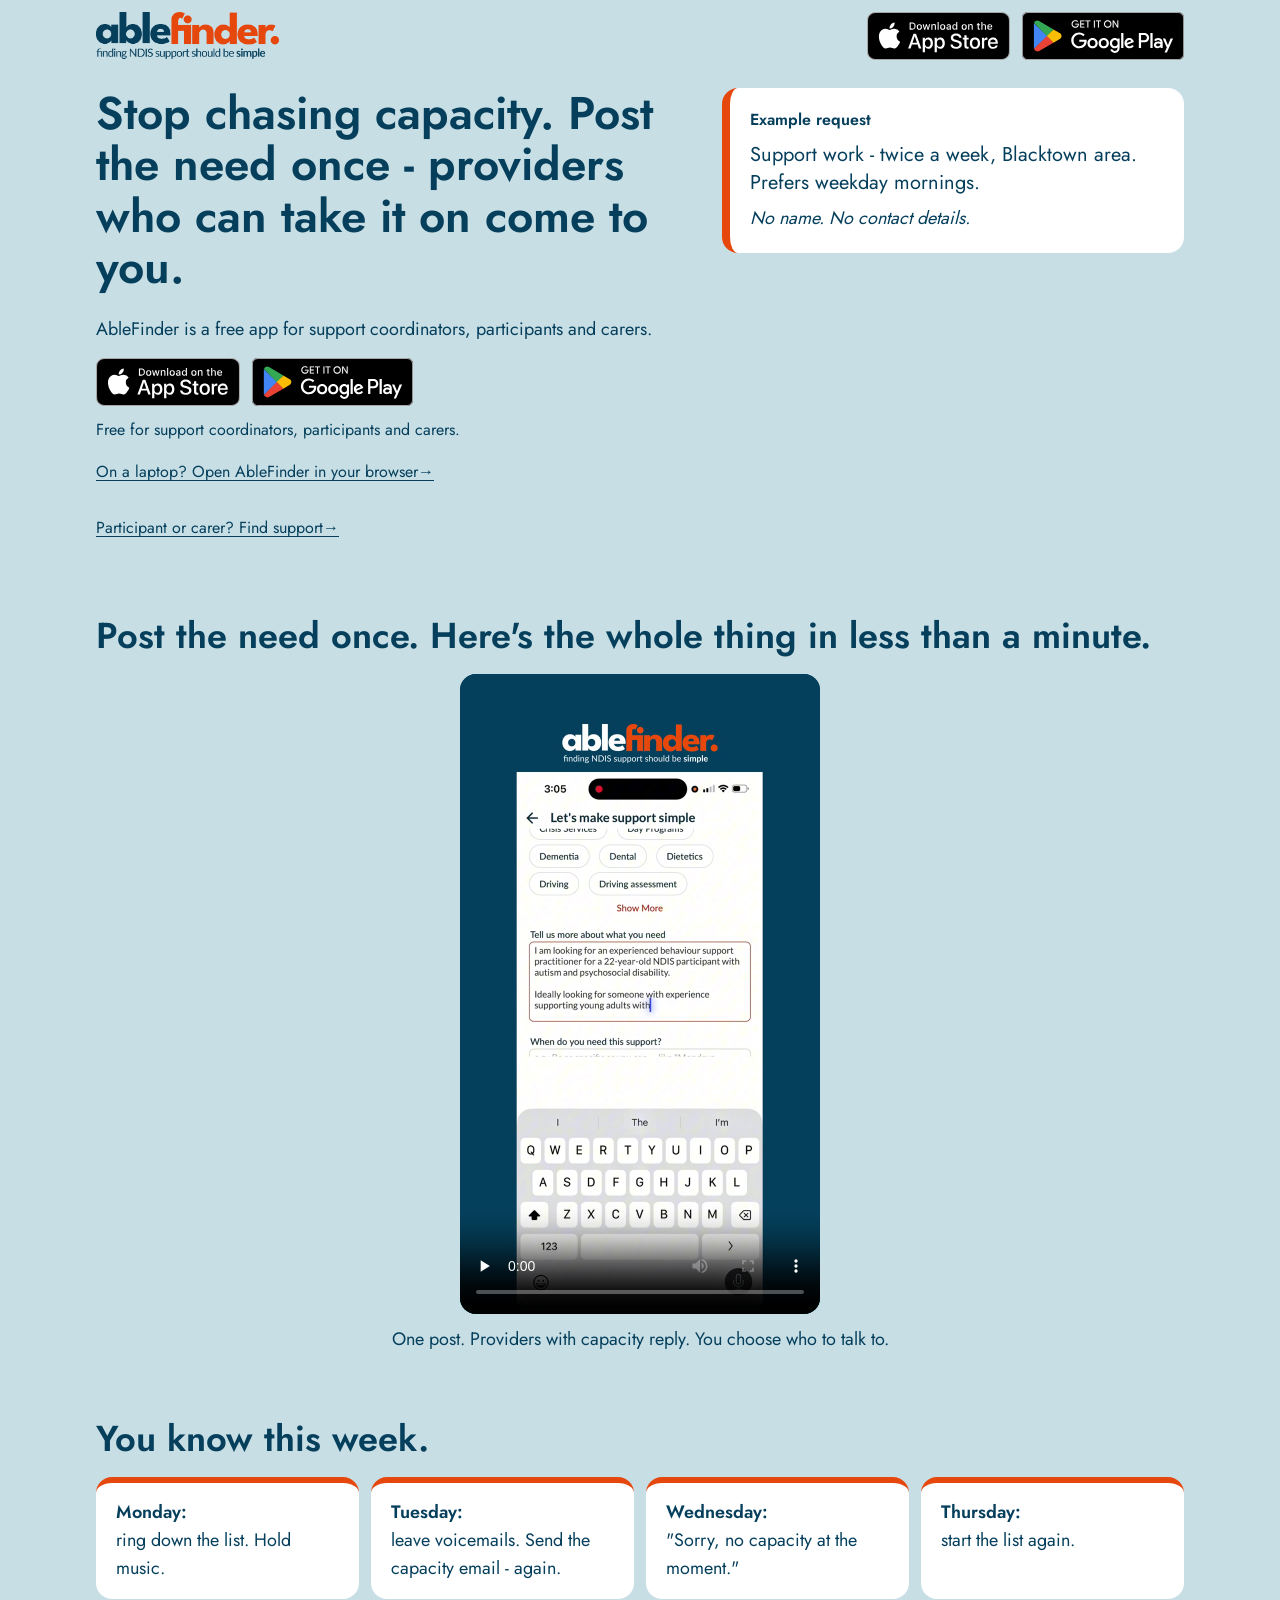
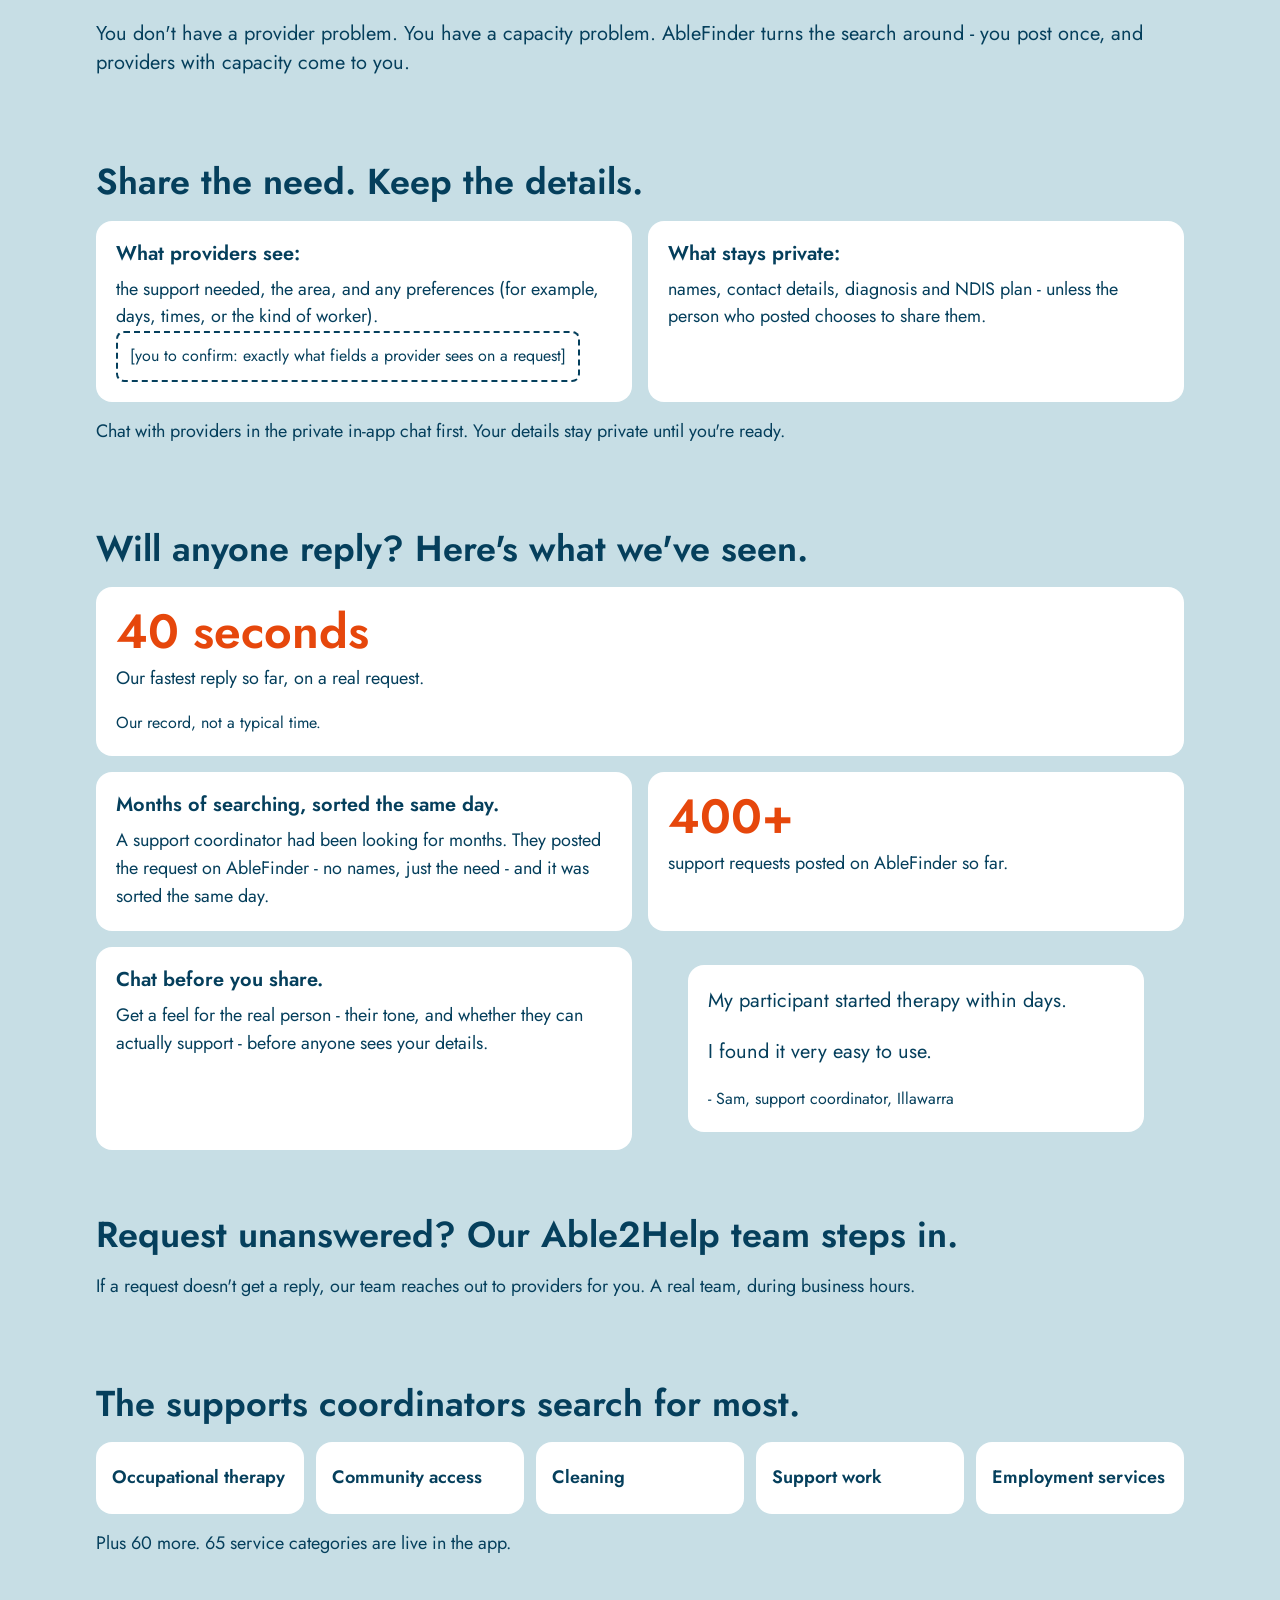
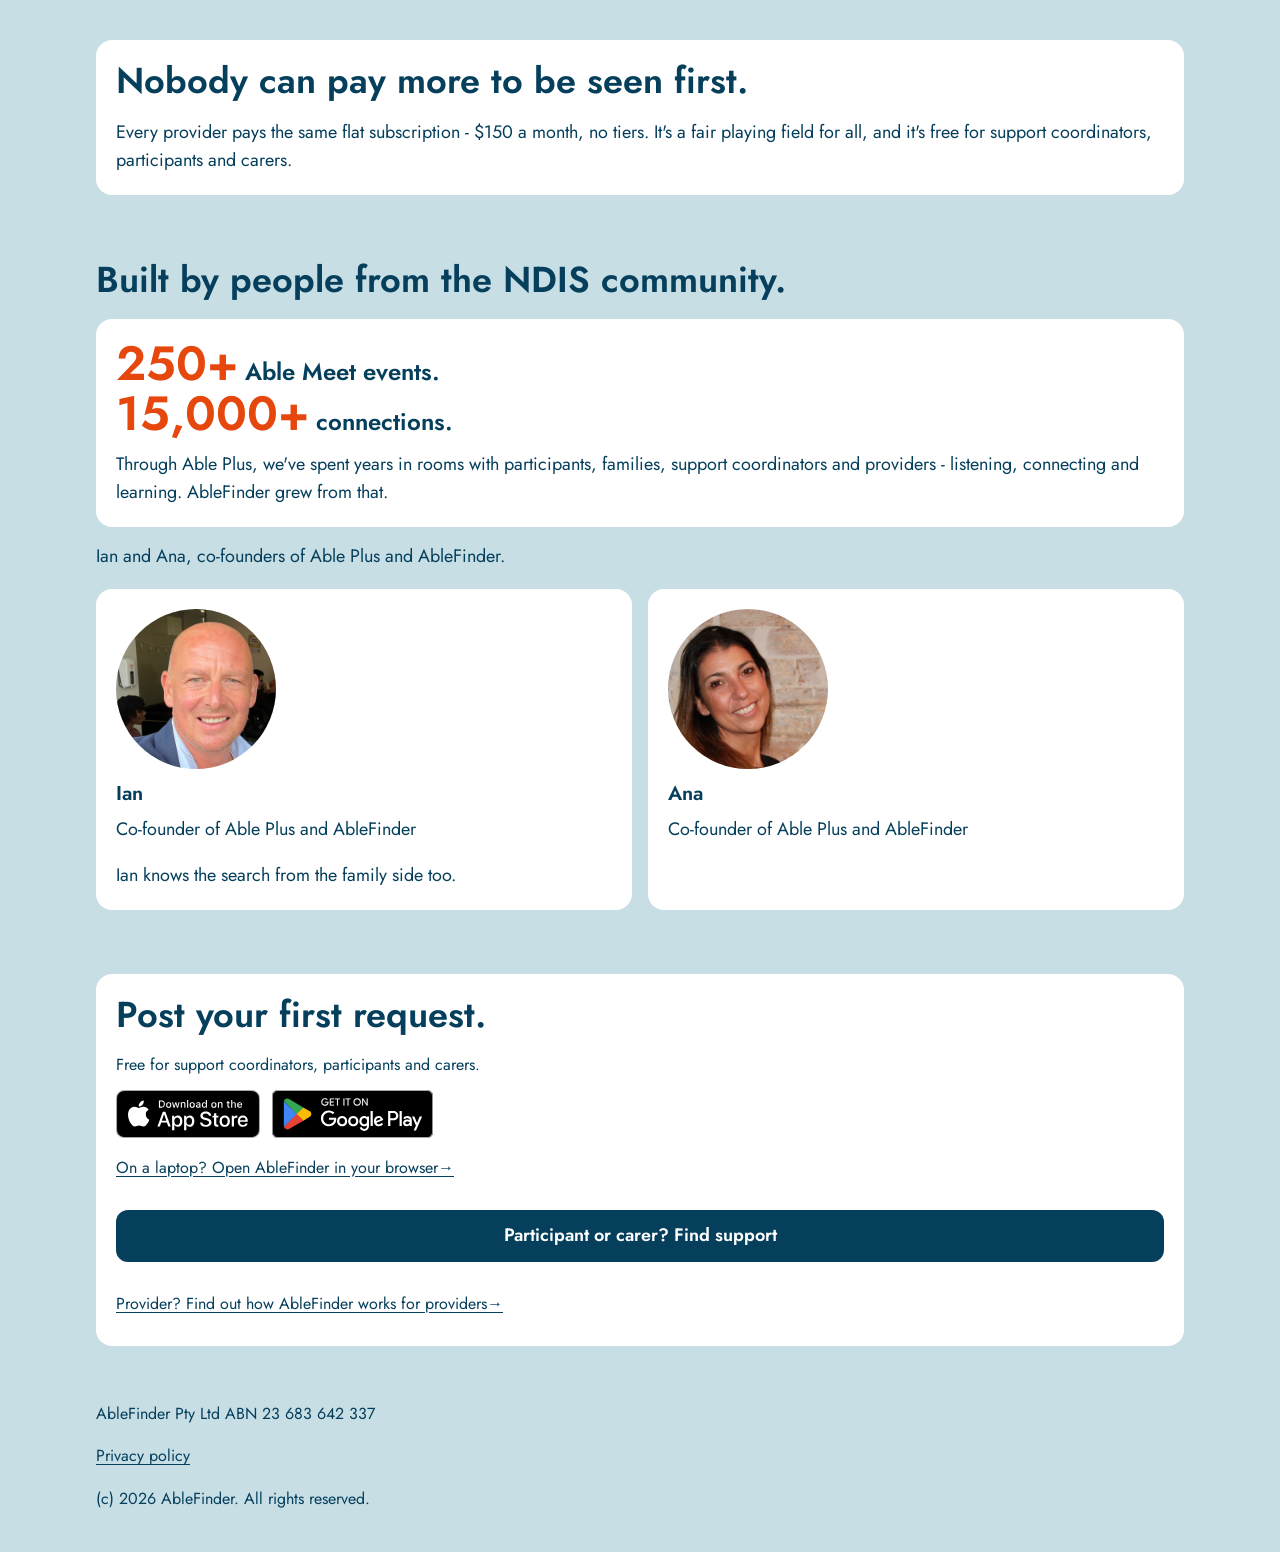
==== support-coordinators/index.html @ 4a82fd08 "Link footer to the live privacy policy Co-Authored-By: Claude Opus 5.5 <noreply@anthropic.com>" ====
<!doctype html>
<html lang="en-AU">
<head>
<meta charset="utf-8">
<meta name="viewport" content="width=device-width, initial-scale=1">
<title>Post the need once | AbleFinder for support coordinators</title>
<meta name="description" content="AbleFinder is a free app for support coordinators, participants and carers. Post the need once and providers with capacity reply.">
<meta name="robots" content="noindex">
<script>
(function(d){var W=["capacity","private","built"];
var c=null;try{c=new URLSearchParams(location.search).get("c")}catch(e){}
c=c&&c.toLowerCase();
var h=d.documentElement;h.dataset.variant=W.indexOf(c)>-1?c:"default";
var u=navigator.userAgent||"",ios=/iPhone|iPad|iPod/.test(u)||(navigator.platform==="MacIntel"&&navigator.maxTouchPoints>1);
h.dataset.os=ios?"ios":/Android/i.test(u)?"android":"other";
h.classList.add("js");})(document);
</script>
<link rel="preload" href="/assets/fonts/jost-latin-600-normal.woff2" as="font" type="font/woff2" crossorigin>
<link rel="stylesheet" href="/assets/lp.css">
<script>
!function(f,b,e,v,n,t,s){if(f.fbq)return;n=f.fbq=function(){n.callMethod?
n.callMethod.apply(n,arguments):n.queue.push(arguments)};if(!f._fbq)f._fbq=n;
n.push=n;n.loaded=!0;n.version='2.0';n.queue=[];t=b.createElement(e);t.async=!0;
t.src=v;s=b.getElementsByTagName(e)[0];s.parentNode.insertBefore(t,s)}(window,
document,'script','https://connect.facebook.net/en_US/fbevents.js');
fbq('set', 'autoConfig', false, '1231510630049582');
fbq('init', '1231510630049582');
fbq('track', 'PageView');
</script>
</head>
<body data-page="sc-landing">
<noscript><img height="1" width="1" style="display:none" alt=""
src="https://www.facebook.com/tr?id=1231510630049582&amp;ev=PageView&amp;noscript=1"/></noscript>
<a class="skip" href="#main">Skip to content</a>
<header class="site-header">
<div class="wrap site-header__in">
<a id="logo" href="#main"><img src="/assets/img/logo-colour.png" alt="AbleFinder - finding NDIS support should be simple" width="152" height="40"></a>
<div class="site-header__cta"><div class="store-badges"><a href="https://apps.apple.com/au/app/ablefinder/id6751715948?ct=sc-landing-default&amp;mt=8" data-store="ios" data-position="header" class="store-badge store-badge--ios"><img src="/assets/badge-app-store.svg" alt="Download AbleFinder on the App Store" width="144" height="48"></a><a href="https://play.google.com/store/apps/details?id=com.ablefinder.ablefinder&amp;referrer=utm_source%3Dmeta%26utm_medium%3Dpaid_social%26utm_campaign%3Dsc-wsyd%26utm_content%3Dsc-landing-default" data-store="android" data-position="header" class="store-badge store-badge--android"><img src="/assets/badge-google-play.svg" alt="Get AbleFinder on Google Play" width="162" height="48"></a></div></div>
</div>
</header>
<main id="main" class="flow">
<section id="hero" class="sec hero" aria-label="AbleFinder for support coordinators">
<div class="wrap hero__grid">
<div class="hero__text">
<div class="hero__headings">
<h1 class="h1" data-v="default">Stop chasing capacity. Post the need once - providers who can take it on come to you.</h1>
<h1 class="h1" data-v="capacity">Need capacity? Post it once. Stop sending the same email forty times.</h1>
<h1 class="h1" data-v="private">Anonymous by default. Your details stay private until you're ready.</h1>
<h1 class="h1" data-v="built">250+ events. 15,000+ connections. Then we built the app.</h1>
</div>
<p class="lede">AbleFinder is a free app for support coordinators, participants and carers.</p>
<div class="store-badges"><a href="https://apps.apple.com/au/app/ablefinder/id6751715948?ct=sc-landing-default&amp;mt=8" data-store="ios" data-position="hero" class="store-badge store-badge--ios"><img src="/assets/badge-app-store.svg" alt="Download AbleFinder on the App Store" width="144" height="48"></a><a href="https://play.google.com/store/apps/details?id=com.ablefinder.ablefinder&amp;referrer=utm_source%3Dmeta%26utm_medium%3Dpaid_social%26utm_campaign%3Dsc-wsyd%26utm_content%3Dsc-landing-default" data-store="android" data-position="hero" class="store-badge store-badge--android"><img src="/assets/badge-google-play.svg" alt="Get AbleFinder on Google Play" width="162" height="48"></a></div>
<p class="cta-note">Free for support coordinators, participants and carers.</p>
<p class="webapp-line" hidden><a href="https://app.ablefinder.net.au" data-webapp>On a laptop? Open AbleFinder in your browser <span aria-hidden="true">&rarr;</span></a></p>
<p class="part-link"><a href="#final-cta" data-open-participant>Participant or carer? Find support <span aria-hidden="true">&rarr;</span></a></p>
</div>
<aside class="request-card card" aria-label="Example request">
<p class="request-card__label">Example request</p>
<p class="request-card__body">Support work - twice a week, Blacktown area. Prefers weekday mornings.</p>
<p class="request-card__note"><em>No name. No contact details.</em></p>
</aside>
</div>
</section>
<section id="recording" class="sec" aria-labelledby="recording-h">
<div class="wrap">
<h2 id="recording-h">Post the need once. Here's the whole thing in less than a minute.</h2>
<video controls playsinline preload="none" poster="/assets/video/sc-request-under-a-minute-poster.jpg" width="720" height="1280" aria-label="Screen recording of a support coordinator posting a request in the AbleFinder app">
<source src="/assets/video/sc-request-under-a-minute.mp4" type="video/mp4">
<track kind="captions" srclang="en" label="English" src="/assets/video/sc-request-under-a-minute.vtt" default>
</video>
<p class="video-caption">One post. Providers with capacity reply. You choose who to talk to.</p>
</div>
</section>
<section id="week" class="sec" aria-labelledby="week-h">
<div class="wrap">
<h2 id="week-h">You know this week.</h2>
<ol class="week">
<li><strong>Monday:</strong> ring down the list. Hold music.</li>
<li><strong>Tuesday:</strong> leave voicemails. Send the capacity email - again.</li>
<li><strong>Wednesday:</strong> "Sorry, no capacity at the moment."</li>
<li><strong>Thursday:</strong> start the list again.</li>
</ol>
<p class="closing">You don't have a provider problem. You have a capacity problem. AbleFinder turns the search around - you post once, and providers with capacity come to you.</p>
</div>
</section>
<section id="privacy" class="sec" aria-labelledby="privacy-h">
<div class="wrap">
<h2 id="privacy-h">Share the need. Keep the details.</h2>
<div class="cols">
<div class="card">
<h3>What providers see:</h3>
<p>the support needed, the area, and any preferences (for example, days, times, or the kind of worker). <span class="placeholder">[you to confirm: exactly what fields a provider sees on a request]</span></p>
</div>
<div class="card">
<h3>What stays private:</h3>
<p>names, contact details, diagnosis and NDIS plan - unless the person who posted chooses to share them.</p>
</div>
</div>
<p class="under">Chat with providers in the private in-app chat first. Your details stay private until you're ready.</p>
</div>
</section>
<section id="proof" class="sec" aria-labelledby="proof-h">
<div class="wrap">
<h2 id="proof-h">Will anyone reply? Here's what we've seen.</h2>
<div class="proof">
<div class="card proof__big">
<p class="num">40 seconds</p>
<p>Our fastest reply so far, on a real request.</p>
<p class="small">Our record, not a typical time.</p>
</div>
<div class="card">
<h3>Months of searching, sorted the same day.</h3>
<p>A support coordinator had been looking for months. They posted the request on AbleFinder - no names, just the need - and it was sorted the same day.</p>
</div>
<div class="card">
<p class="num num--md">400+</p>
<p>support requests posted on AbleFinder so far.</p>
</div>
<div class="card">
<h3>Chat before you share.</h3>
<p>Get a feel for the real person - their tone, and whether they can actually support - before anyone sees your details.</p>
</div>
<figure id="sam-testimonial" class="card" hidden>
<blockquote><p>My participant started therapy within days.</p><p>I found it very easy to use.</p></blockquote>
<figcaption>- Sam, support coordinator, Illawarra</figcaption>
</figure>
</div>
</div>
</section>
<section id="able2help" class="sec" aria-labelledby="a2h-h">
<div class="wrap">
<h2 id="a2h-h">Request unanswered? Our Able2Help team steps in.</h2>
<p>If a request doesn't get a reply, our team reaches out to providers for you. A real team, during business hours.</p>
</div>
</section>
<section id="find" class="sec" aria-labelledby="find-h">
<div class="wrap">
<h2 id="find-h">The supports coordinators search for most.</h2>
<ul class="tiles">
<li>Occupational therapy</li>
<li>Community access</li>
<li>Cleaning</li>
<li>Support work</li>
<li>Employment services</li>
</ul>
<p class="under">Plus 60 more. 65 service categories are live in the app.</p>
</div>
</section>
<section id="price" class="sec" aria-labelledby="price-h">
<div class="wrap">
<div class="card">
<h2 id="price-h">Nobody can pay more to be seen first.</h2>
<p>Every provider pays the same flat subscription - $150 a month, no tiers. It's a fair playing field for all, and it's free for support coordinators, participants and carers.</p>
</div>
</div>
</section>
<section id="built" class="sec" aria-labelledby="built-h">
<div class="wrap">
<h2 id="built-h">Built by people from the NDIS community.</h2>
<div class="card">
<p class="stats"><span class="stat"><span class="num num--md">250+</span> Able Meet events.</span> <span class="stat"><span class="num num--md">15,000+</span> connections.</span></p>
<p>Through Able Plus, we've spent years in rooms with participants, families, support coordinators and providers - listening, connecting and learning. AbleFinder grew from that.</p>
</div>
<p class="under">Ian and Ana, co-founders of Able Plus and AbleFinder.</p>
<div class="cols">
<div class="card person">
<img class="person__photo" src="/assets/img/ian.jpg" alt="Ian, co-founder of Able Plus and AbleFinder" width="160" height="160" loading="lazy" decoding="async">
<h3>Ian</h3>
<p>Co-founder of Able Plus and AbleFinder</p>
<p>Ian knows the search from the family side too.</p>
</div>
<div class="card person">
<img class="person__photo" src="/assets/img/ana.jpg" alt="Ana, co-founder of Able Plus and AbleFinder" width="160" height="160" loading="lazy" decoding="async">
<h3>Ana</h3>
<p>Co-founder of Able Plus and AbleFinder</p>
</div>
</div>
</div>
</section>
<section id="final-cta" class="sec" aria-labelledby="final-h" tabindex="-1">
<div class="wrap">
<div class="card final">
<h2 id="final-h">Post your first request.</h2>
<p class="cta-note">Free for support coordinators, participants and carers.</p>
<div class="store-badges"><a href="https://apps.apple.com/au/app/ablefinder/id6751715948?ct=sc-landing-default&amp;mt=8" data-store="ios" data-position="final" class="store-badge store-badge--ios"><img src="/assets/badge-app-store.svg" alt="Download AbleFinder on the App Store" width="144" height="48"></a><a href="https://play.google.com/store/apps/details?id=com.ablefinder.ablefinder&amp;referrer=utm_source%3Dmeta%26utm_medium%3Dpaid_social%26utm_campaign%3Dsc-wsyd%26utm_content%3Dsc-landing-default" data-store="android" data-position="final" class="store-badge store-badge--android"><img src="/assets/badge-google-play.svg" alt="Get AbleFinder on Google Play" width="162" height="48"></a></div>
<p class="webapp-line" hidden><a href="https://app.ablefinder.net.au" data-webapp>On a laptop? Open AbleFinder in your browser <span aria-hidden="true">&rarr;</span></a></p>
<button type="button" class="btn btn--block" id="participant-btn" aria-expanded="false" aria-controls="participant-panel">Participant or carer? Find support</button>
<div id="participant-panel" class="panel" hidden>
<p>AbleFinder works the same way for you. Post what you need, keep your details private, and choose who to talk to.</p>
<p class="cta-note">Free for support coordinators, participants and carers.</p>
<div class="store-badges"><a href="https://apps.apple.com/au/app/ablefinder/id6751715948?ct=sc-landing-default&amp;mt=8" data-store="ios" data-position="participant" data-audience="participant_carer" class="store-badge store-badge--ios"><img src="/assets/badge-app-store.svg" alt="Download AbleFinder on the App Store" width="144" height="48"></a><a href="https://play.google.com/store/apps/details?id=com.ablefinder.ablefinder&amp;referrer=utm_source%3Dmeta%26utm_medium%3Dpaid_social%26utm_campaign%3Dsc-wsyd%26utm_content%3Dsc-landing-default" data-store="android" data-position="participant" data-audience="participant_carer" class="store-badge store-badge--android"><img src="/assets/badge-google-play.svg" alt="Get AbleFinder on Google Play" width="162" height="48"></a></div>
</div>
<p class="provider-line"><a href="https://www.ablefinder.net.au">Provider? Find out how AbleFinder works for providers <span aria-hidden="true">&rarr;</span></a></p>
</div>
</div>
</section>
</main>
<div id="sticky" class="sticky" hidden>
<div class="wrap">
<p class="sticky__note">Free for support coordinators, participants and carers.</p>
<div class="store-badges"><a href="https://apps.apple.com/au/app/ablefinder/id6751715948?ct=sc-landing-default&amp;mt=8" data-store="ios" data-position="sticky" class="store-badge store-badge--ios"><img src="/assets/badge-app-store.svg" alt="Download AbleFinder on the App Store" width="144" height="48"></a><a href="https://play.google.com/store/apps/details?id=com.ablefinder.ablefinder&amp;referrer=utm_source%3Dmeta%26utm_medium%3Dpaid_social%26utm_campaign%3Dsc-wsyd%26utm_content%3Dsc-landing-default" data-store="android" data-position="sticky" class="store-badge store-badge--android"><img src="/assets/badge-google-play.svg" alt="Get AbleFinder on Google Play" width="162" height="48"></a></div>
</div>
</div>
<footer class="site-footer">
<div class="wrap">
<p>AbleFinder Pty Ltd ABN 23 683 642 337</p>
<p><a class="footer-link" href="https://www.ablefinder.net.au/privacy-policy">Privacy policy</a></p>
<p>(c) 2026 AbleFinder. All rights reserved.</p>
</div>
</footer>
<script src="/assets/tracking.js"></script>
</body>
</html>
---- assets/lp.css ----
/* AbleFinder support coordinator landing pages. Shared by both pages. */
@font-face{font-family:"Jost";font-style:normal;font-weight:400;font-display:swap;src:url("/assets/fonts/jost-latin-400-normal.woff2") format("woff2");unicode-range:U+0000-00FF,U+0131,U+0152-0153,U+02BB-02BC,U+02C6,U+02DA,U+02DC,U+0304,U+0308,U+0329,U+2000-206F,U+20AC,U+2122,U+2191,U+2193,U+2212,U+2215,U+FEFF,U+FFFD}
@font-face{font-family:"Jost";font-style:normal;font-weight:500;font-display:swap;src:url("/assets/fonts/jost-latin-500-normal.woff2") format("woff2");unicode-range:U+0000-00FF,U+0131,U+0152-0153,U+02BB-02BC,U+02C6,U+02DA,U+02DC,U+0304,U+0308,U+0329,U+2000-206F,U+20AC,U+2122,U+2191,U+2193,U+2212,U+2215,U+FEFF,U+FFFD}
@font-face{font-family:"Jost";font-style:normal;font-weight:600;font-display:swap;src:url("/assets/fonts/jost-latin-600-normal.woff2") format("woff2");unicode-range:U+0000-00FF,U+0131,U+0152-0153,U+02BB-02BC,U+02C6,U+02DA,U+02DC,U+0304,U+0308,U+0329,U+2000-206F,U+20AC,U+2122,U+2191,U+2193,U+2212,U+2215,U+FEFF,U+FFFD}

:root{
  --bg:#c7dee5;
  --surface:#ffffff;
  --ink:#053f5c;
  --accent:#e6470c;
  --accent-ink:#b83a09;
  --focus:#e6470c;
  --sticky-h:112px;
  --radius:16px;
  --gap:16px;
  --max:1120px;
  --font:"futura-pt",Futura,Jost,"Century Gothic",sans-serif;
}
*,*::before,*::after{box-sizing:border-box}
html{-webkit-text-size-adjust:100%;text-size-adjust:100%}
@media (prefers-reduced-motion:no-preference){html{scroll-behavior:smooth}}
body{margin:0;background:var(--bg);color:var(--ink);font-family:var(--font);font-weight:400;font-size:1.125rem;line-height:1.55}
@media (max-width:767.98px){body{padding-bottom:calc(var(--sticky-h) + env(safe-area-inset-bottom,0px))}}
img,video{max-width:100%}
[hidden]{display:none!important}
h1,h2,h3{font-weight:600;margin:0 0 .5em}
h2{font-size:clamp(1.5rem,1.2rem + 1.4vw,2.25rem);line-height:1.15}
h3{font-size:1.25rem;line-height:1.25}
p{margin:0 0 1em}
a{color:var(--ink);text-decoration:underline;text-underline-offset:3px}
.wrap{max-width:var(--max);margin-inline:auto;padding-inline:16px}

:focus-visible{outline:3px solid var(--ink);outline-offset:3px;box-shadow:0 0 0 6px #fff}
[tabindex="-1"]:focus{outline:none;box-shadow:none}

.skip{position:absolute;left:8px;top:-100px;background:var(--ink);color:#fff;padding:12px 16px;border-radius:8px;z-index:100}
.skip:focus{top:8px}

/* header */
.site-header{background:var(--bg)}
.site-header__in{display:flex;align-items:center;justify-content:space-between;min-height:56px}
#logo{display:inline-flex;align-items:center;min-height:44px}
#logo img{height:40px;width:auto;display:block}
.site-header__cta{display:none}
@media (min-width:1024px){
  .site-header__in{min-height:72px}
  #logo img{height:48px}
  .site-header__cta{display:block}
}

/* layout */
.flow{display:flex;flex-direction:column}
.sec{padding:20px 0}
@media (min-width:768px){.sec{padding:32px 0}}
#hero{order:10}
#recording,#same-day{order:20}
#steps{order:30}
#privacy-line{order:40}
#week{order:30}
#privacy{order:40}
#proof{order:50}
#able2help{order:60}
#find{order:70}
#price{order:80}
#credibility{order:70}
#built{order:90}
#final-cta{order:100}
html[data-variant="capacity"] #week{order:15}
html[data-variant="private"] #privacy{order:15}
html[data-variant="built"] #built{order:15}

.card{background:var(--surface);border-radius:var(--radius);padding:20px}
.card>:last-child{margin-bottom:0}
.cols{display:grid;gap:var(--gap);grid-template-columns:1fr}
@media (min-width:768px){.cols{grid-template-columns:1fr 1fr}}
.under{margin-top:16px}

/* hero */
.hero{padding-top:16px}
.hero__grid{display:grid;gap:24px;grid-template-columns:1fr}
@media (min-width:1024px){.hero__grid{grid-template-columns:1.25fr 1fr;align-items:start;gap:48px}}
.h1{font-size:clamp(1.625rem,1.1rem + 2.2vw,3rem);line-height:1.12;font-weight:600;margin:0 0 .5em}
.h1:not([data-v="default"]){display:none}
.h1__attrib{display:block;margin-top:.5em;font-size:1.125rem;font-weight:400;line-height:1.4}
html[data-variant="capacity"] .h1[data-v="default"],
html[data-variant="private"] .h1[data-v="default"],
html[data-variant="built"] .h1[data-v="default"],
html[data-variant="sameday"] .h1[data-v="default"],
html[data-variant="days"] .h1[data-v="default"],
html[data-variant="fair"] .h1[data-v="default"],
html[data-variant="free"] .h1[data-v="default"],
html[data-variant="tonight"] .h1[data-v="default"]{display:none}
html[data-variant="capacity"] .h1[data-v="capacity"],
html[data-variant="private"] .h1[data-v="private"],
html[data-variant="built"] .h1[data-v="built"],
html[data-variant="sameday"] .h1[data-v="sameday"],
html[data-variant="days"] .h1[data-v="days"],
html[data-variant="fair"] .h1[data-v="fair"],
html[data-variant="free"] .h1[data-v="free"],
html[data-variant="tonight"] .h1[data-v="tonight"]{display:block}
.lede{font-size:1.125rem;line-height:1.45;margin-bottom:16px}
.cta-note{font-size:1rem;margin:12px 0 0}
.part-link{font-size:1rem;margin:12px 0 0}
.part-link a{display:inline-flex;align-items:center;min-height:44px}
.webapp-line{font-size:1rem;margin:8px 0 0}
.webapp-line a{display:inline-flex;align-items:center;min-height:44px}

.request-card{border-left:8px solid var(--accent)}
.request-card__label{font-size:1rem;font-weight:600;margin-bottom:8px}
.request-card__body{font-size:1.25rem;line-height:1.4;margin-bottom:8px}
.request-card__note{margin:0}

/* store badges */
.store-badges{display:flex;flex-wrap:wrap;gap:12px;align-items:center}
.store-badge{display:inline-flex;align-items:center;min-height:48px;border-radius:8px}
.store-badge img{height:48px;width:auto;display:block}
html[data-os="android"] .store-badge--android{order:-1}
.badge-placeholder{display:inline-block;min-height:48px;padding:12px;border:2px dashed var(--ink);background:#fff}

/* buttons */
.btn{display:inline-flex;align-items:center;justify-content:center;min-height:48px;padding:12px 20px;border:0;border-radius:12px;background:var(--ink);color:#fff;font:inherit;font-size:1.125rem;font-weight:600;cursor:pointer;text-align:center}
.btn--block{display:flex;width:100%;margin-top:20px}

/* sections */
video{display:block;width:100%;max-width:min(360px,100%);height:auto;aspect-ratio:9/16;margin-inline:auto;background:var(--ink);border-radius:var(--radius)}
.video-caption{text-align:center;margin:12px 0 0}
.week{list-style:none;margin:0 0 20px;padding:0;display:grid;gap:12px;grid-template-columns:1fr}
@media (min-width:768px){.week{grid-template-columns:repeat(4,1fr)}}
.week li{background:var(--surface);border-radius:var(--radius);padding:16px 20px;border-top:6px solid var(--accent)}
.week strong{display:block;font-weight:600}
.closing{font-size:1.25rem;line-height:1.45}
.proof{display:grid;gap:var(--gap);grid-template-columns:1fr}
@media (min-width:768px){.proof{grid-template-columns:1fr 1fr}.proof__big{grid-column:1/-1}}
.num{display:block;font-size:3rem;line-height:1.05;font-weight:600;color:var(--accent);margin:0 0 8px}
.num--md{font-size:3rem}
.small{font-size:1rem}
.placeholder{display:inline-block;max-width:100%;padding:12px;border:2px dashed var(--ink);border-radius:8px;background:#fff;color:var(--ink);font-size:1rem;line-height:1.4}
p.placeholder{display:block}
blockquote{margin:0 0 8px;font-size:1.25rem}
figcaption{font-size:1rem}
.tiles{list-style:none;margin:0;padding:0;display:grid;gap:12px;grid-template-columns:1fr 1fr}
@media (min-width:768px){.tiles{grid-template-columns:repeat(5,1fr)}}
.tiles li{background:var(--surface);border-radius:var(--radius);padding:16px;min-height:72px;display:flex;align-items:center;font-weight:600}
.tiles li:last-child:nth-child(odd){grid-column:1/-1}
@media (min-width:768px){.tiles li:last-child:nth-child(odd){grid-column:auto}}
.stats{margin:0 0 12px}
.stat{display:block;font-size:1.5rem;line-height:1.3;font-weight:600}
.stat .num{display:inline;font-size:3rem}
.statement{font-size:1.375rem;line-height:1.4;font-weight:600;margin:0}
.steps{margin:0;padding:0;list-style:none;counter-reset:s;display:grid;gap:12px}
.steps li{counter-increment:s;background:var(--surface);border-radius:var(--radius);padding:16px 20px 16px 68px;position:relative;min-height:64px;display:flex;align-items:center}
.steps li::before{content:counter(s);position:absolute;left:16px;top:50%;transform:translateY(-50%);width:36px;height:36px;border-radius:50%;background:var(--ink);color:#fff;font-weight:600;display:flex;align-items:center;justify-content:center}
@media (min-width:768px){.steps{grid-template-columns:repeat(3,1fr)}}

/* final cta */
.final .cta-note{margin-bottom:12px}
.panel{margin-top:16px;padding:16px;border:2px solid var(--ink);border-radius:12px}
.provider-line{font-size:1rem;margin:20px 0 0}
.provider-line a{display:inline-flex;align-items:center;min-height:44px}

/* sticky bar */
.sticky{position:fixed;left:0;right:0;bottom:0;z-index:50;background:var(--surface);box-shadow:0 -2px 12px rgba(5,63,92,.25);padding:8px 0 calc(8px + env(safe-area-inset-bottom,0px));min-height:var(--sticky-h)}
.sticky__note{font-size:.875rem;line-height:1.25;margin:0 0 6px}
@media (min-width:768px){.sticky{display:none!important}}
@media (prefers-reduced-motion:no-preference){.sticky:not([hidden]){animation:slidein .25s ease-out}}
@keyframes slidein{from{transform:translateY(100%)}to{transform:none}}
html[data-os="ios"] .sticky .store-badge--android,
html[data-os="android"] .sticky .store-badge--ios{display:none}

/* footer */
.site-footer{padding:24px 0 32px;font-size:1rem}
.site-footer p{margin:0 0 8px}

@media (prefers-reduced-motion:reduce){*,*::before,*::after{animation:none!important;transition:none!important}}

/* Who built it - founder photos (real team photos only, never stock) */
.person__photo{display:block;width:160px;height:160px;border-radius:50%;object-fit:cover;margin:0 0 12px}
.footer-link{display:inline-flex;align-items:center;min-height:44px}
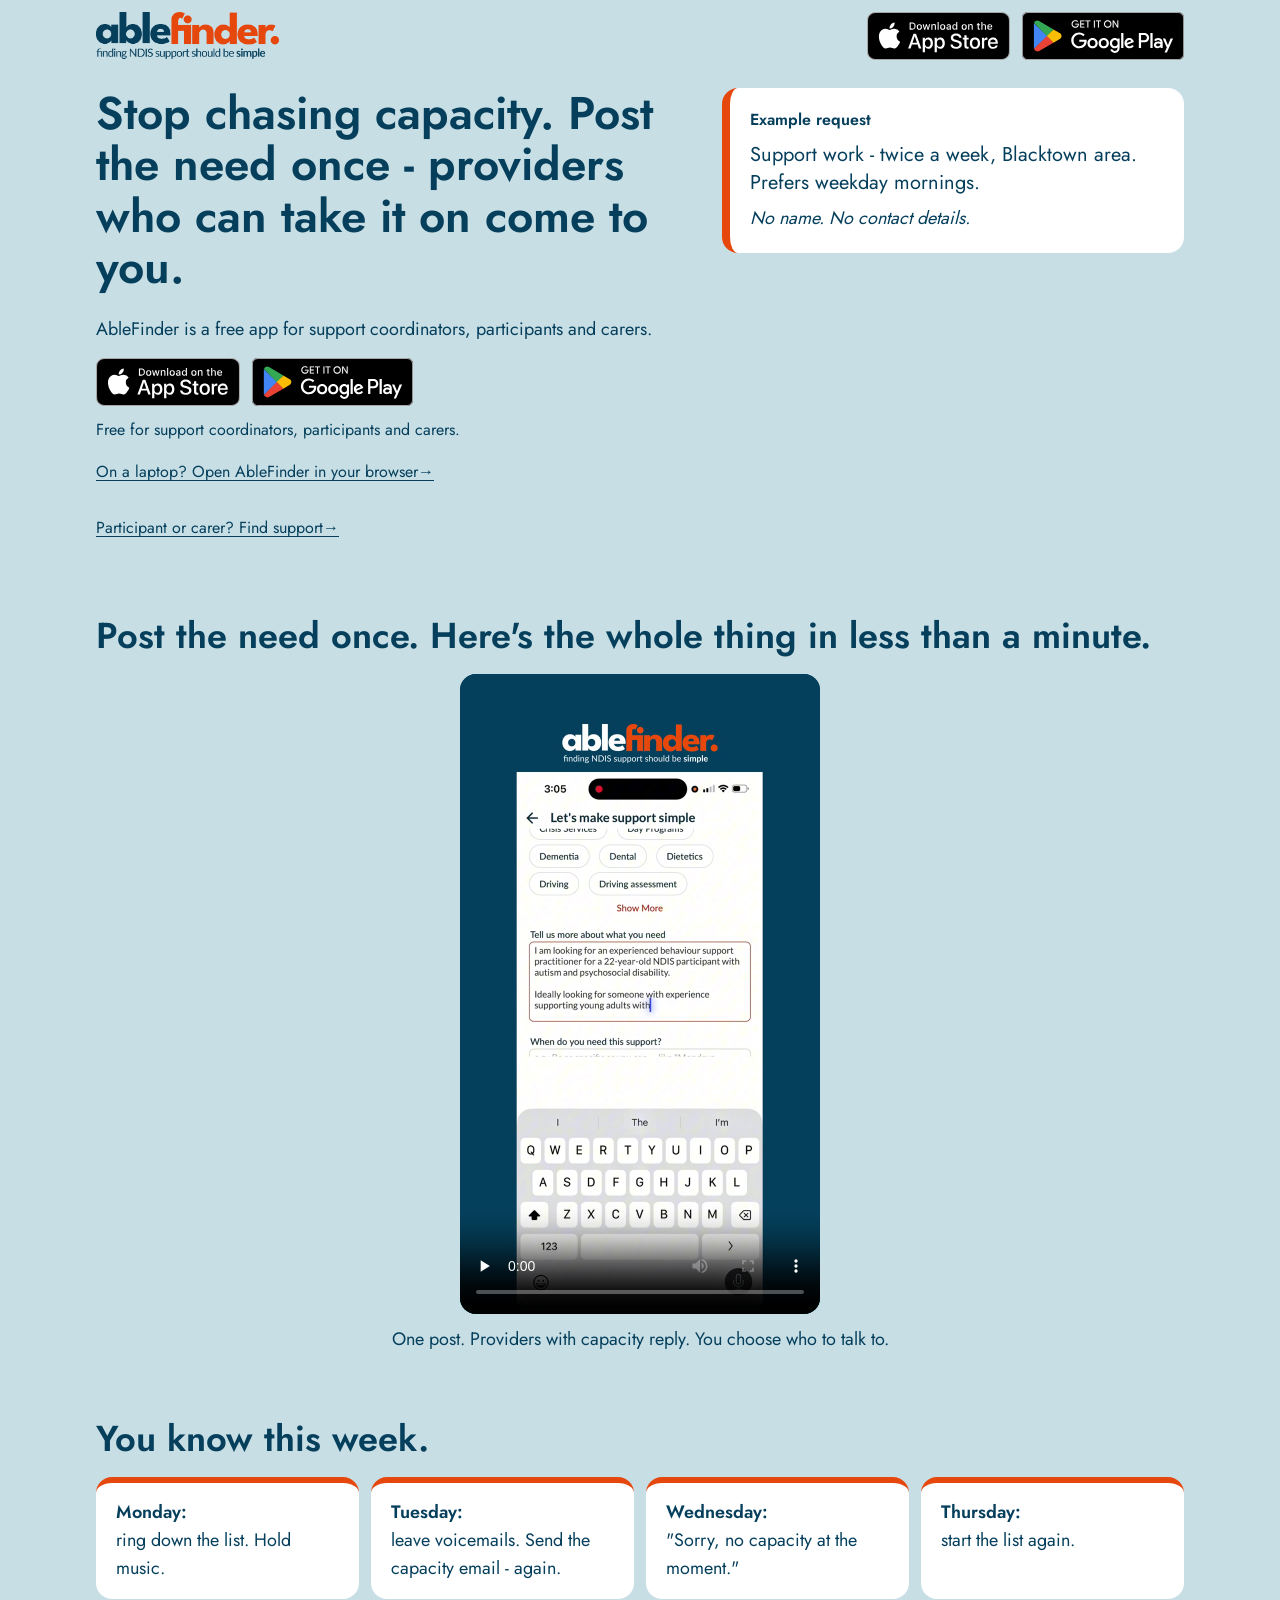
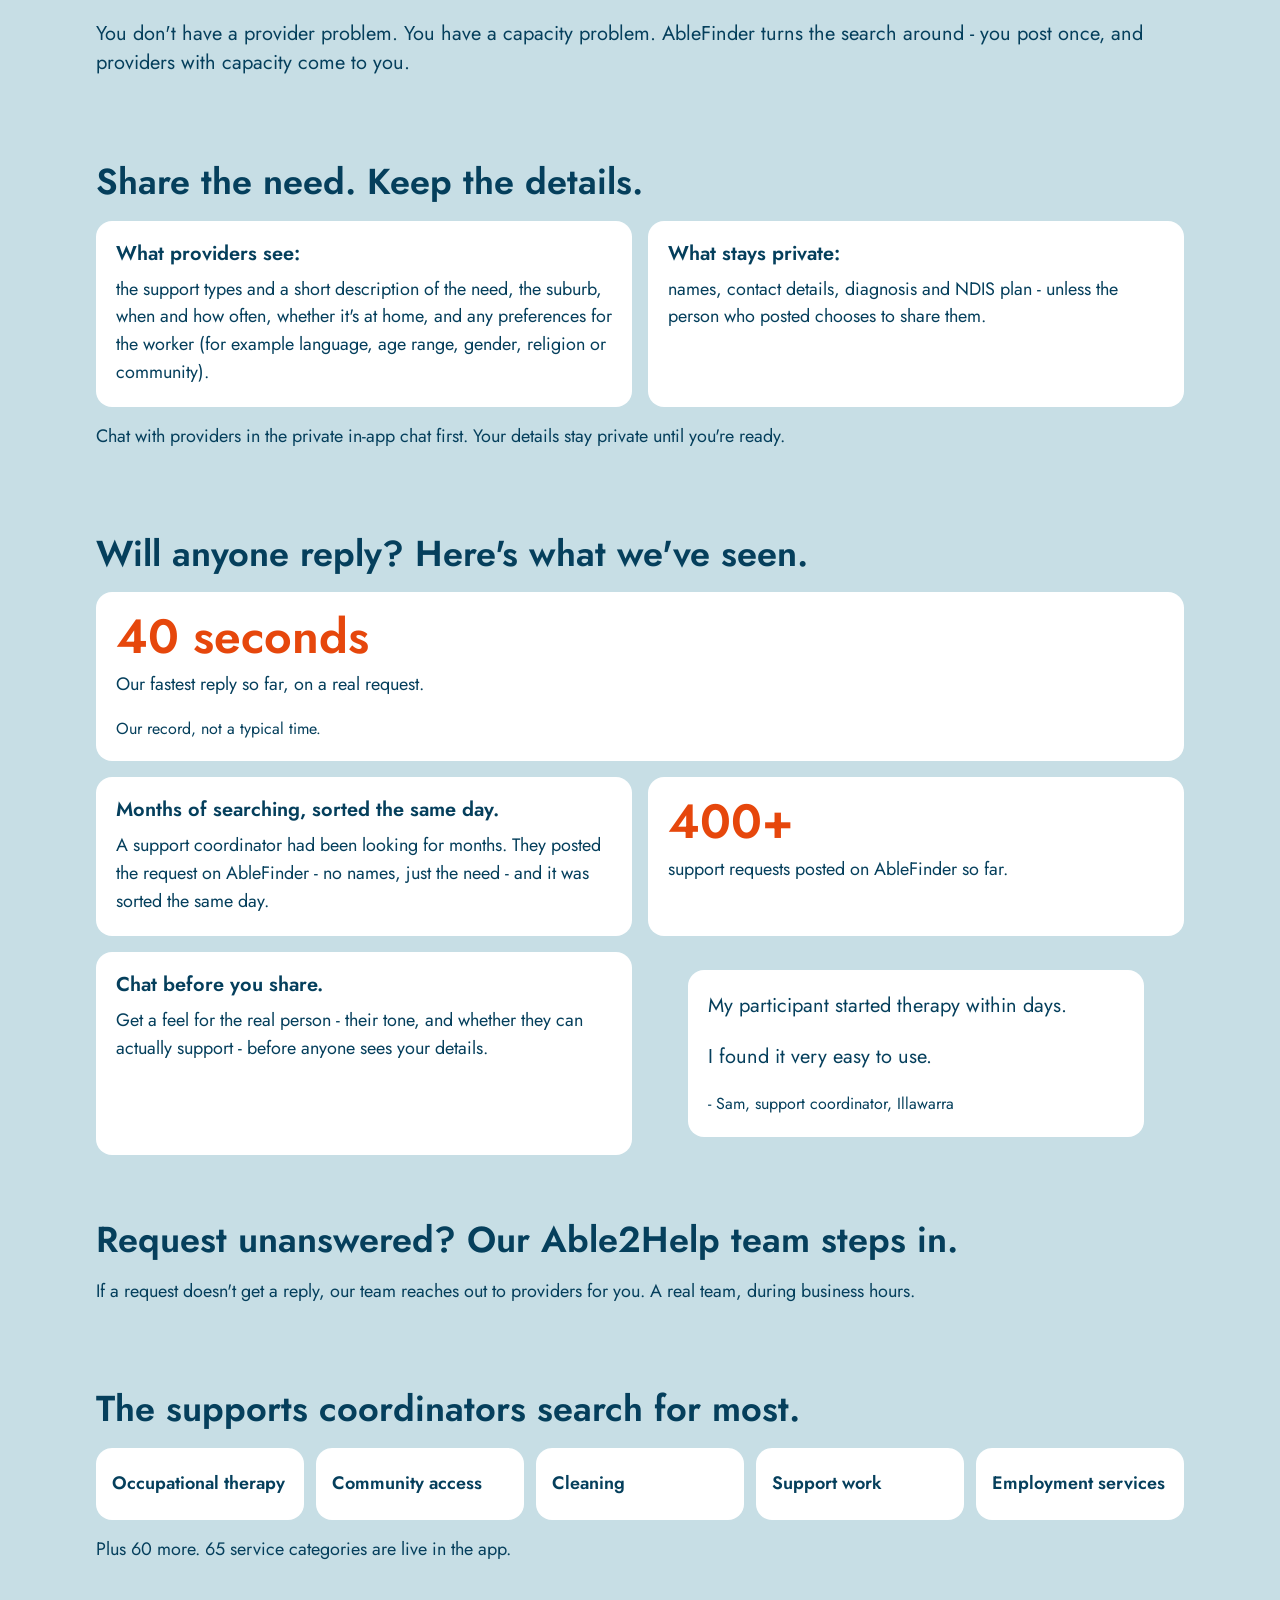
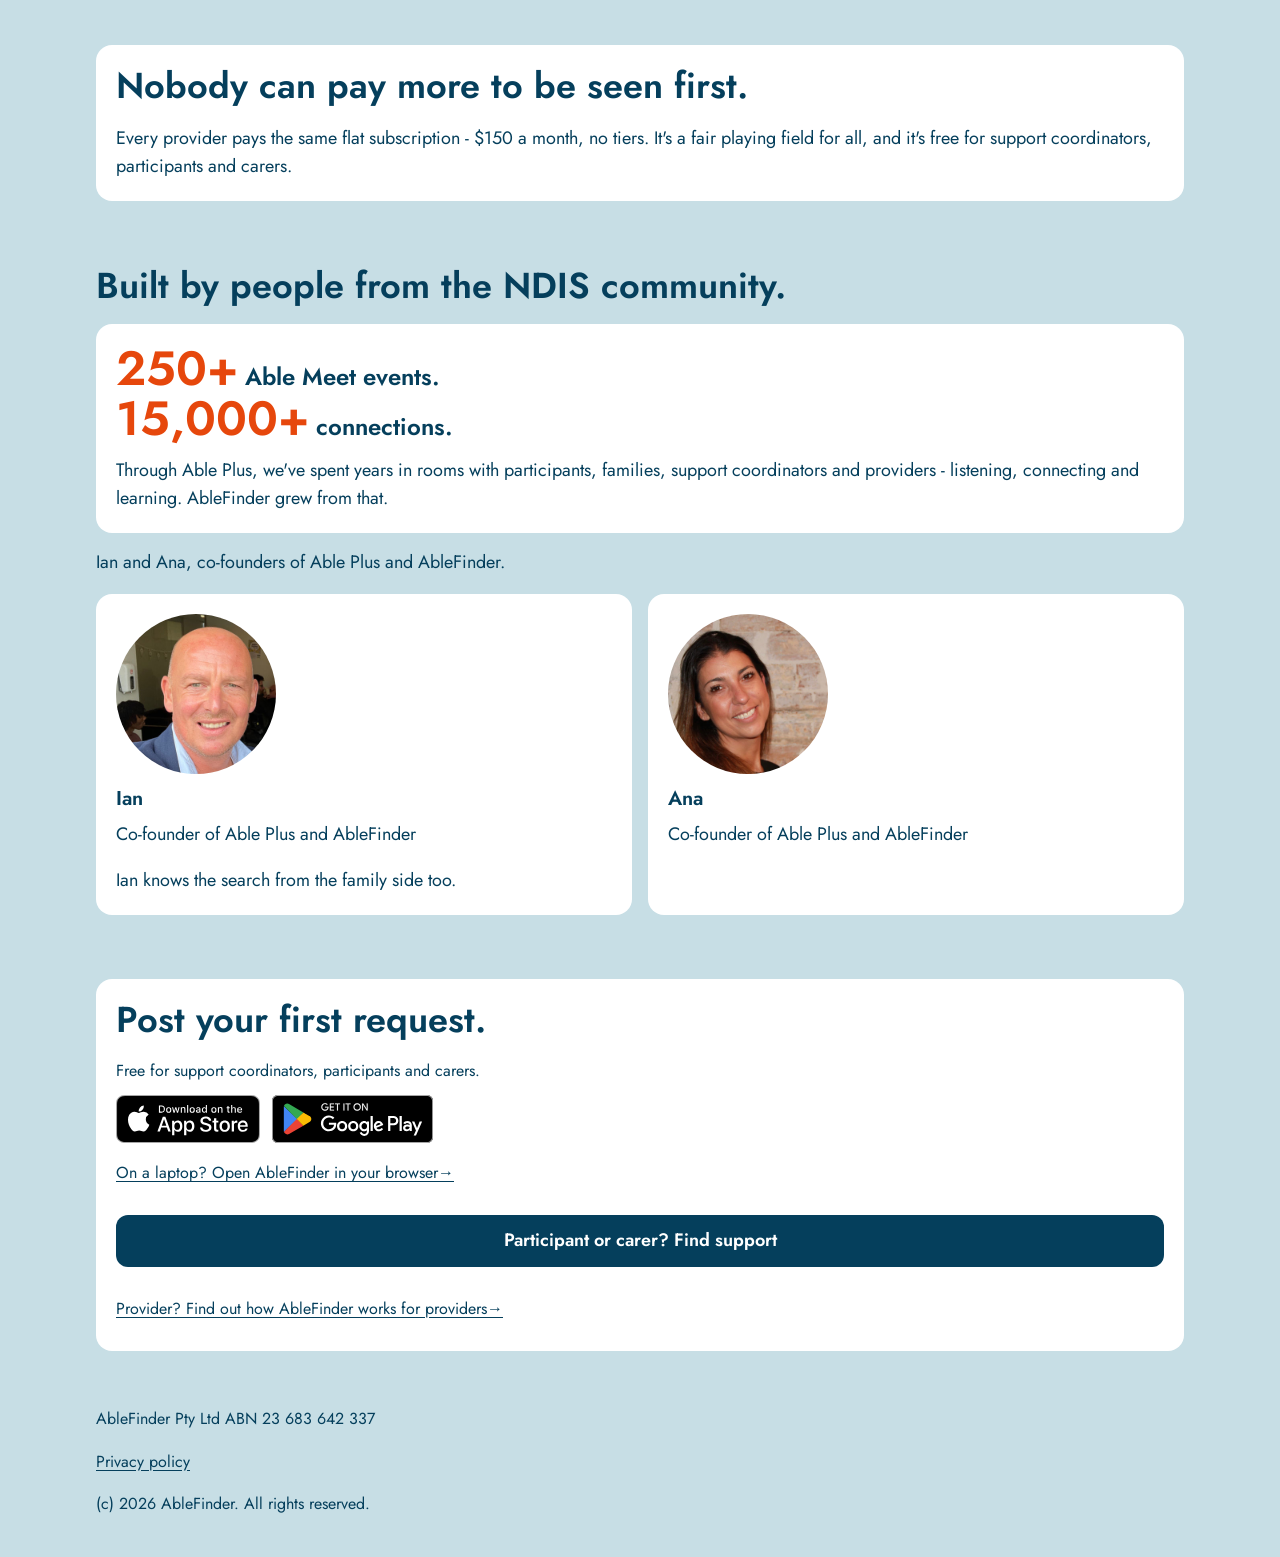
==== commit 0819e247: "Describe the fields providers see, from the app's request screen Co-Authored-By: Claude Opus 5.5 <no" ====
--- a/support-coordinators/index.html
+++ b/support-coordinators/index.html
@@ -89,7 +89,7 @@
 <div class="cols">
 <div class="card">
 <h3>What providers see:</h3>
-<p>the support needed, the area, and any preferences (for example, days, times, or the kind of worker). <span class="placeholder">[you to confirm: exactly what fields a provider sees on a request]</span></p>
+<p>the support types and a short description of the need, the suburb, when and how often, whether it's at home, and any preferences for the worker (for example language, age range, gender, religion or community).</p>
 </div>
 <div class="card">
 <h3>What stays private:</h3>
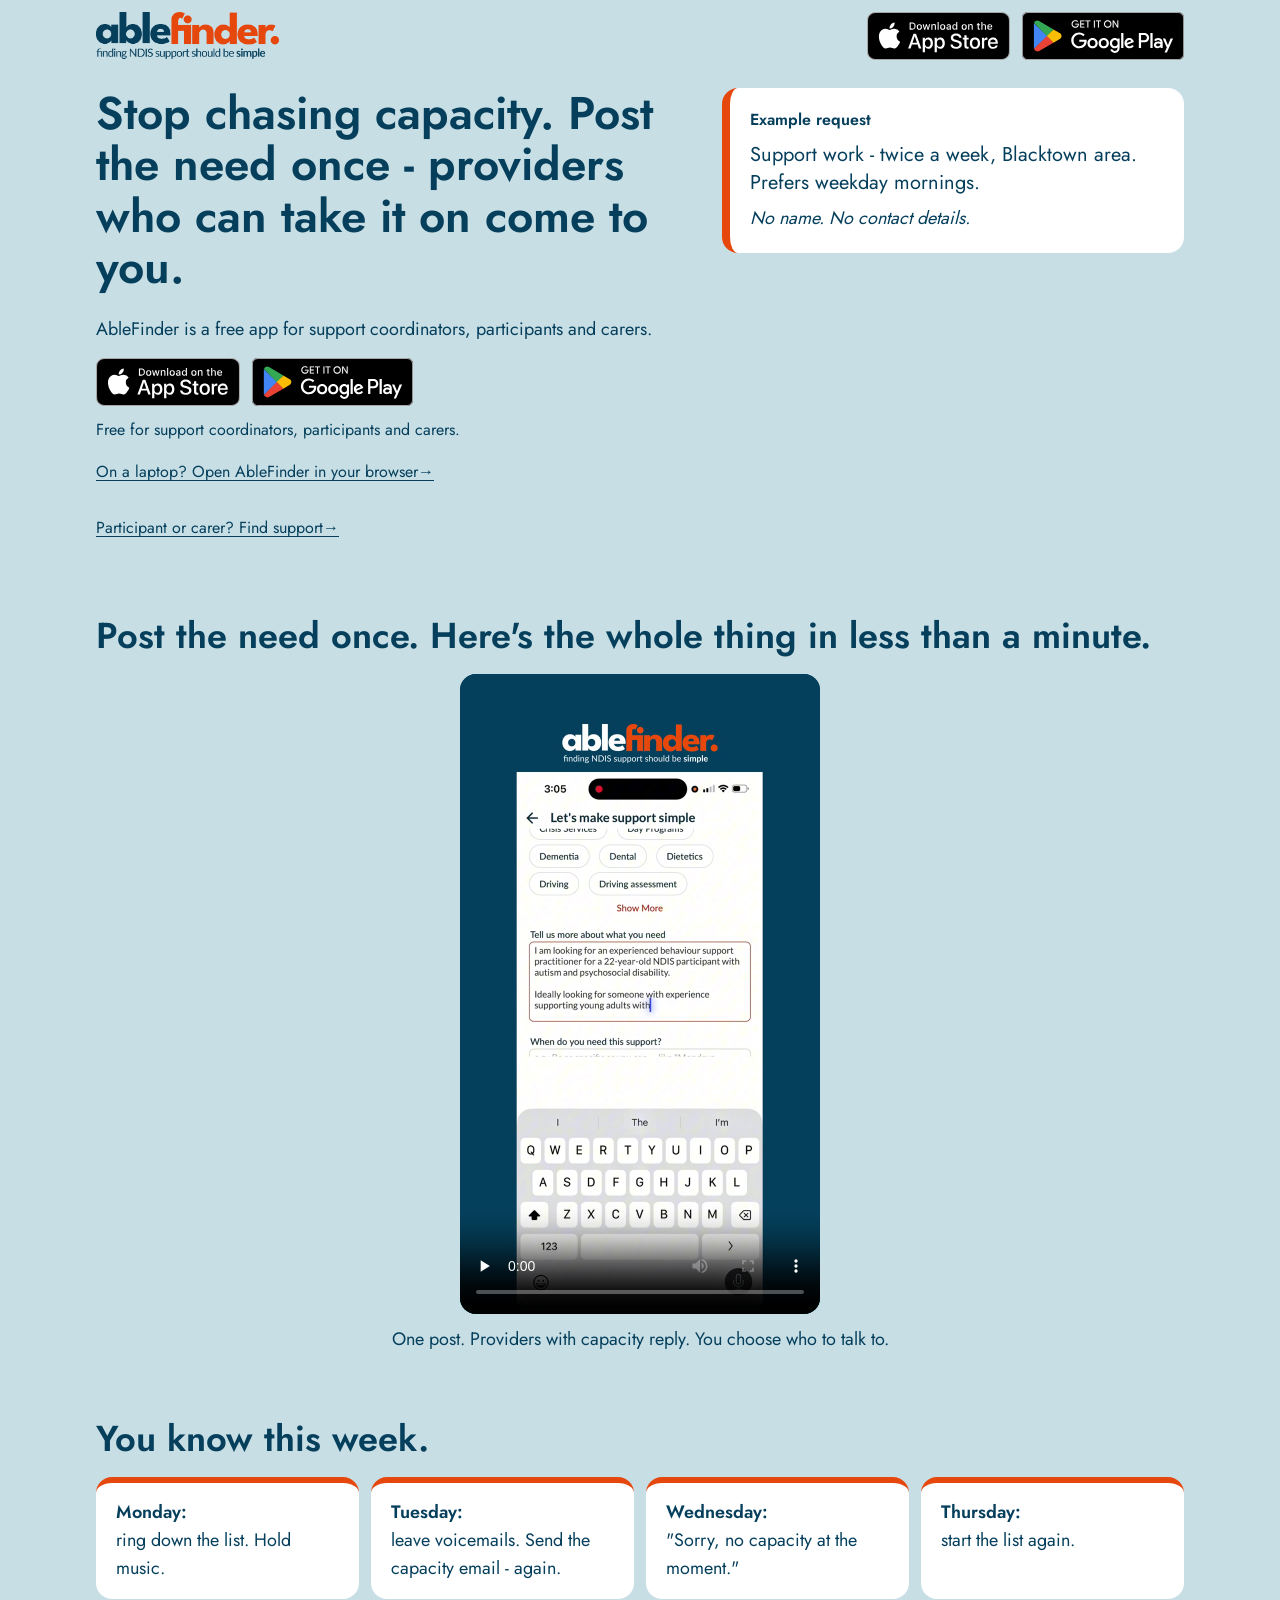
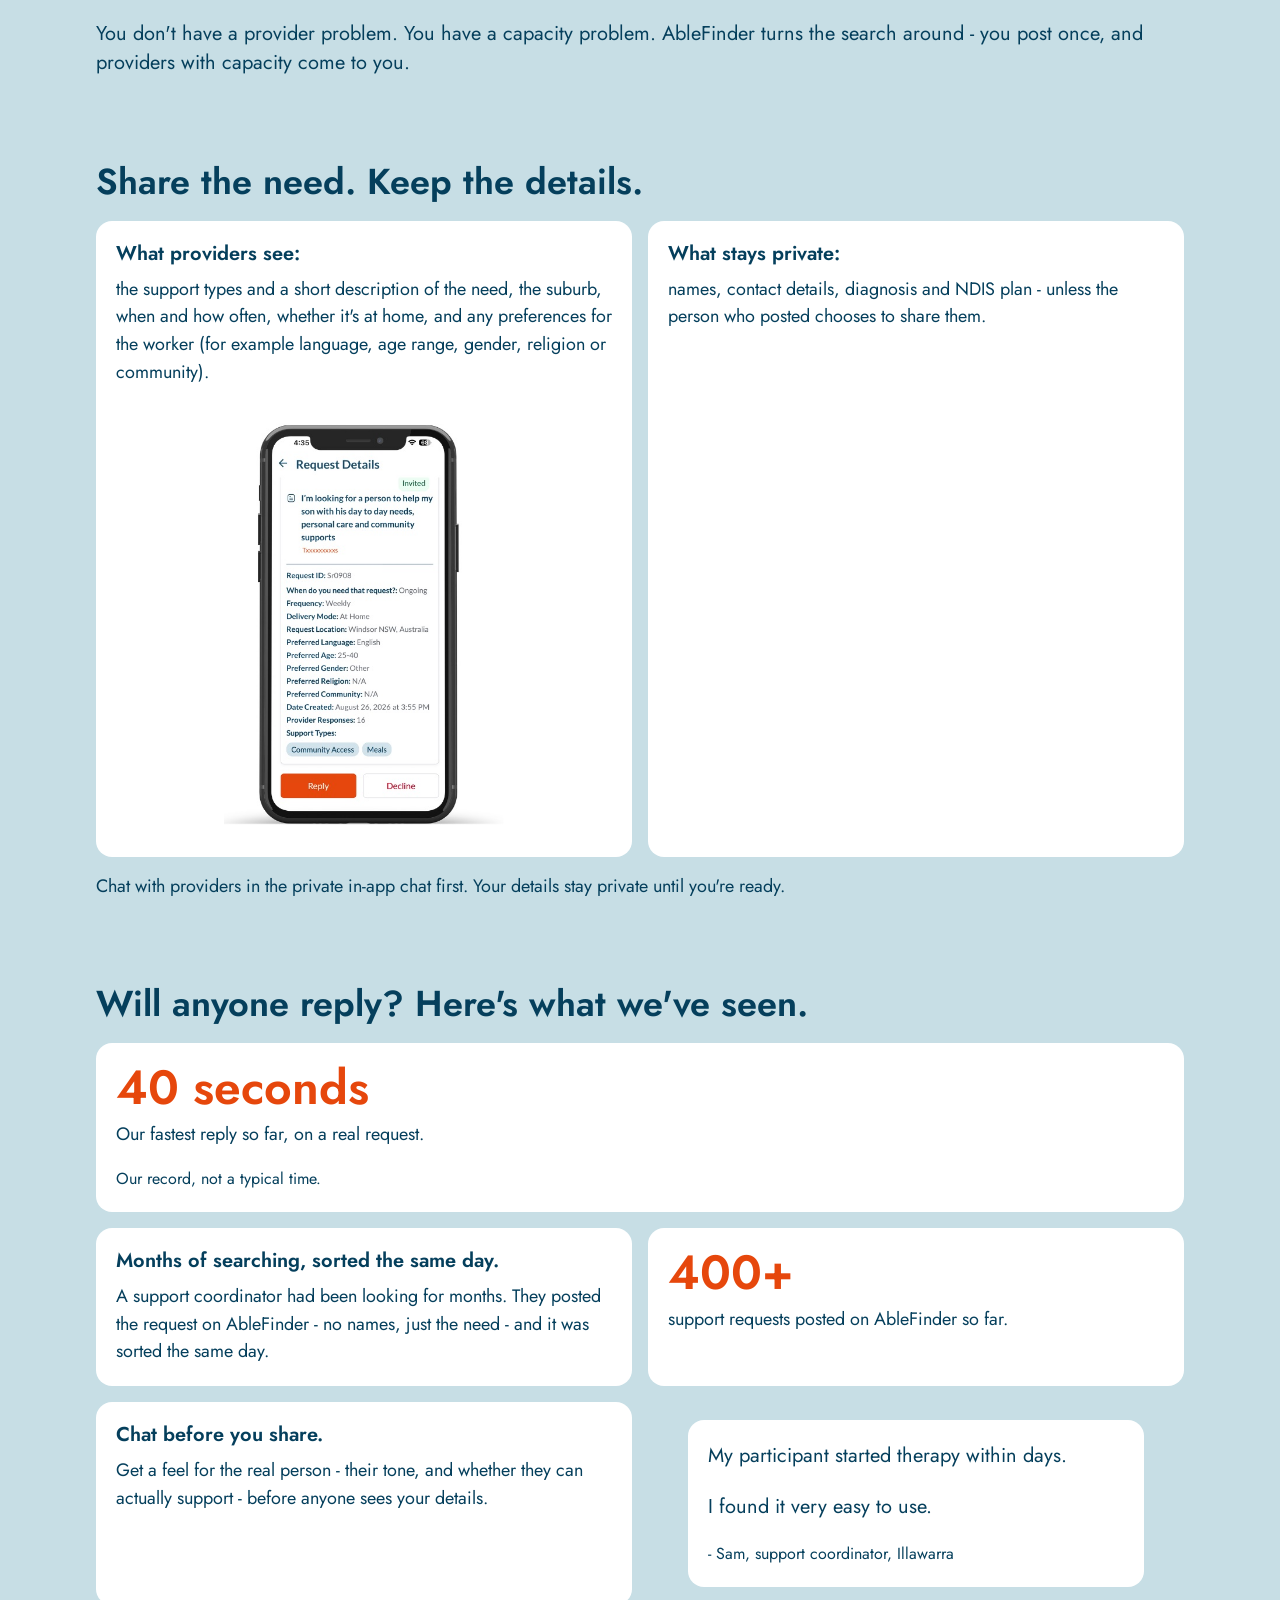
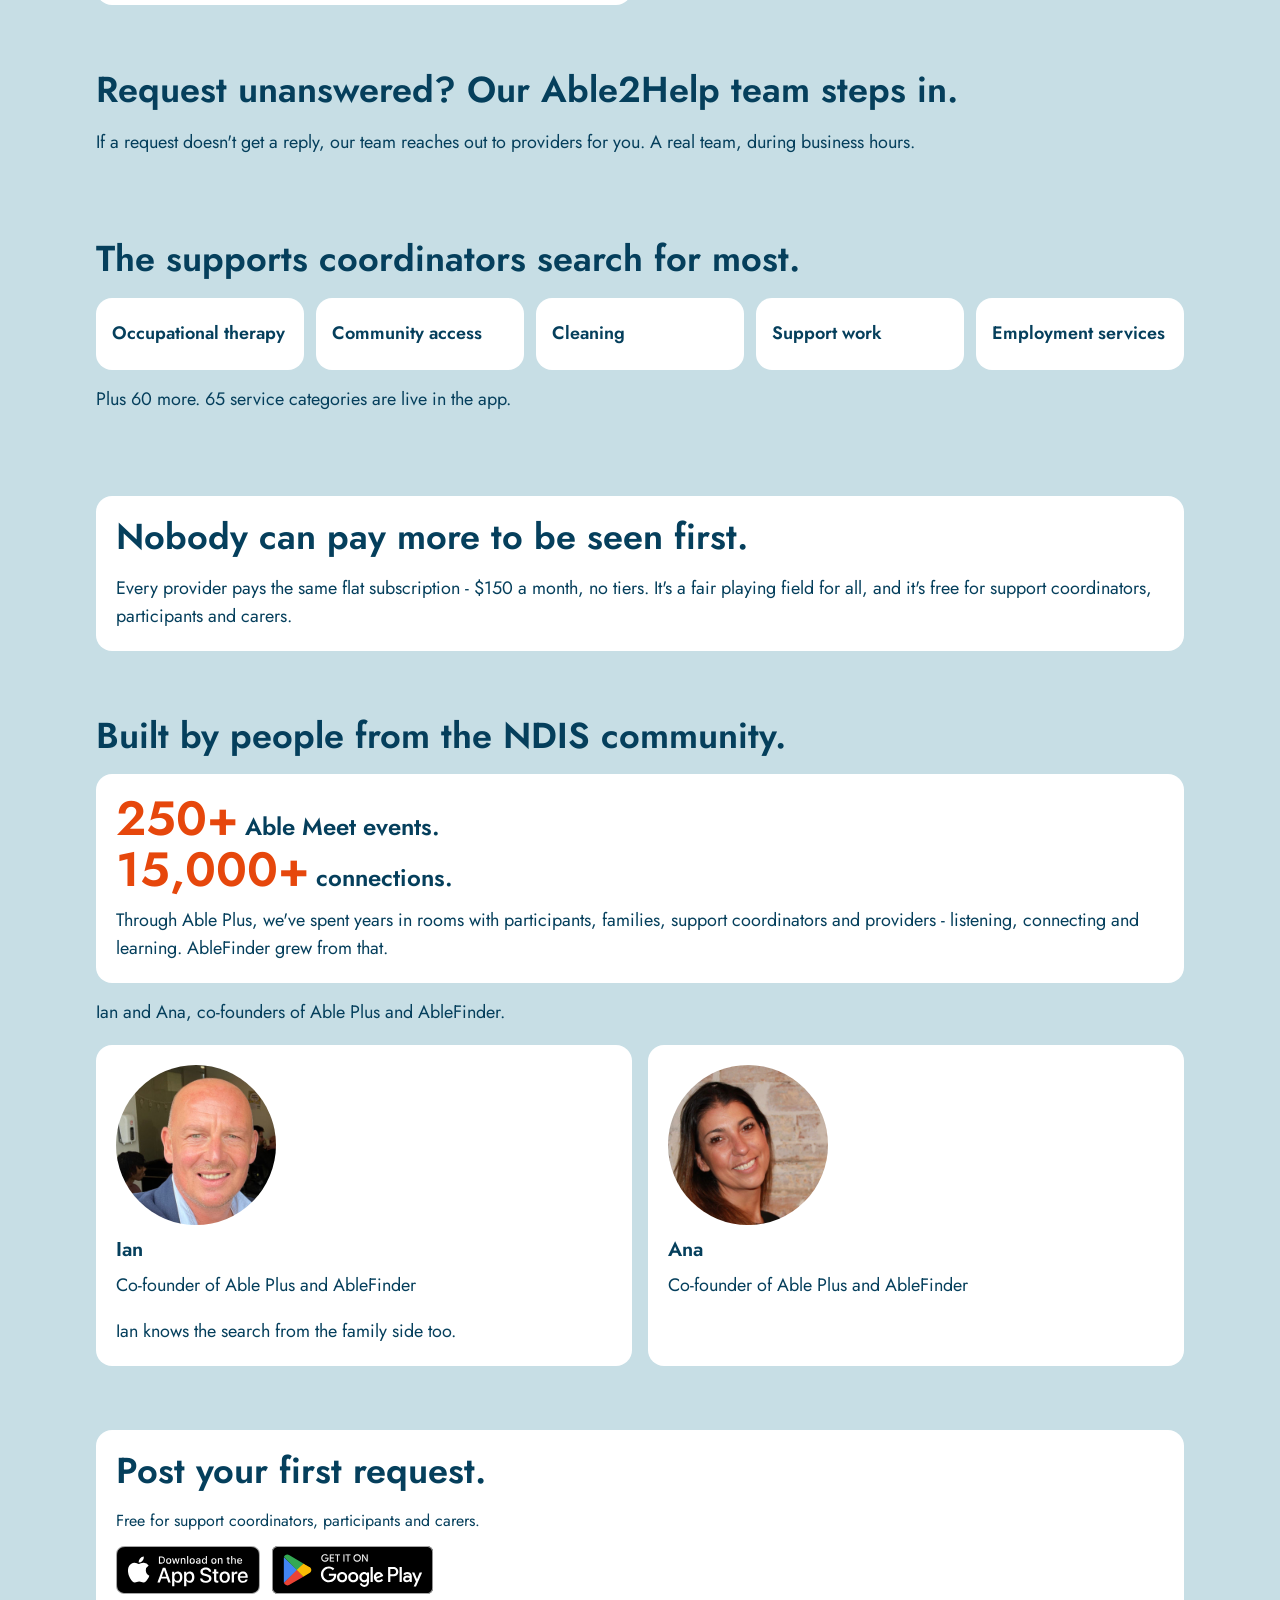
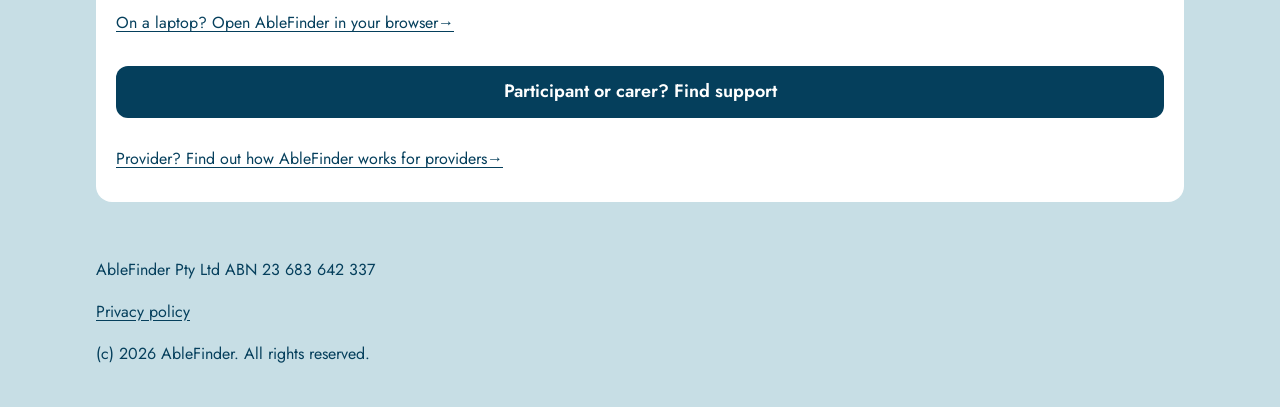
==== commit 692f8fbd: "Add provider view screenshot to What providers see Co-Authored-By: Claude Opus 5.5 <noreply@anthropi" ====
--- a/support-coordinators/index.html
+++ b/support-coordinators/index.html
@@ -90,6 +90,7 @@
 <div class="card">
 <h3>What providers see:</h3>
 <p>the support types and a short description of the need, the suburb, when and how often, whether it's at home, and any preferences for the worker (for example language, age range, gender, religion or community).</p>
+<img class="ui-shot" src="/assets/img/provider-view.jpg" alt="A request as a provider sees it in the AbleFinder app: a short description, support types, location, frequency and worker preferences. No name or contact details." width="480" height="741" loading="lazy" decoding="async">
 </div>
 <div class="card">
 <h3>What stays private:</h3>
--- a/assets/lp.css
+++ b/assets/lp.css
@@ -176,3 +176,4 @@
 /* Who built it - founder photos (real team photos only, never stock) */
 .person__photo{display:block;width:160px;height:160px;border-radius:50%;object-fit:cover;margin:0 0 12px}
 .footer-link{display:inline-flex;align-items:center;min-height:44px}
+.ui-shot{display:block;width:100%;max-width:280px;height:auto;margin:16px auto 0}
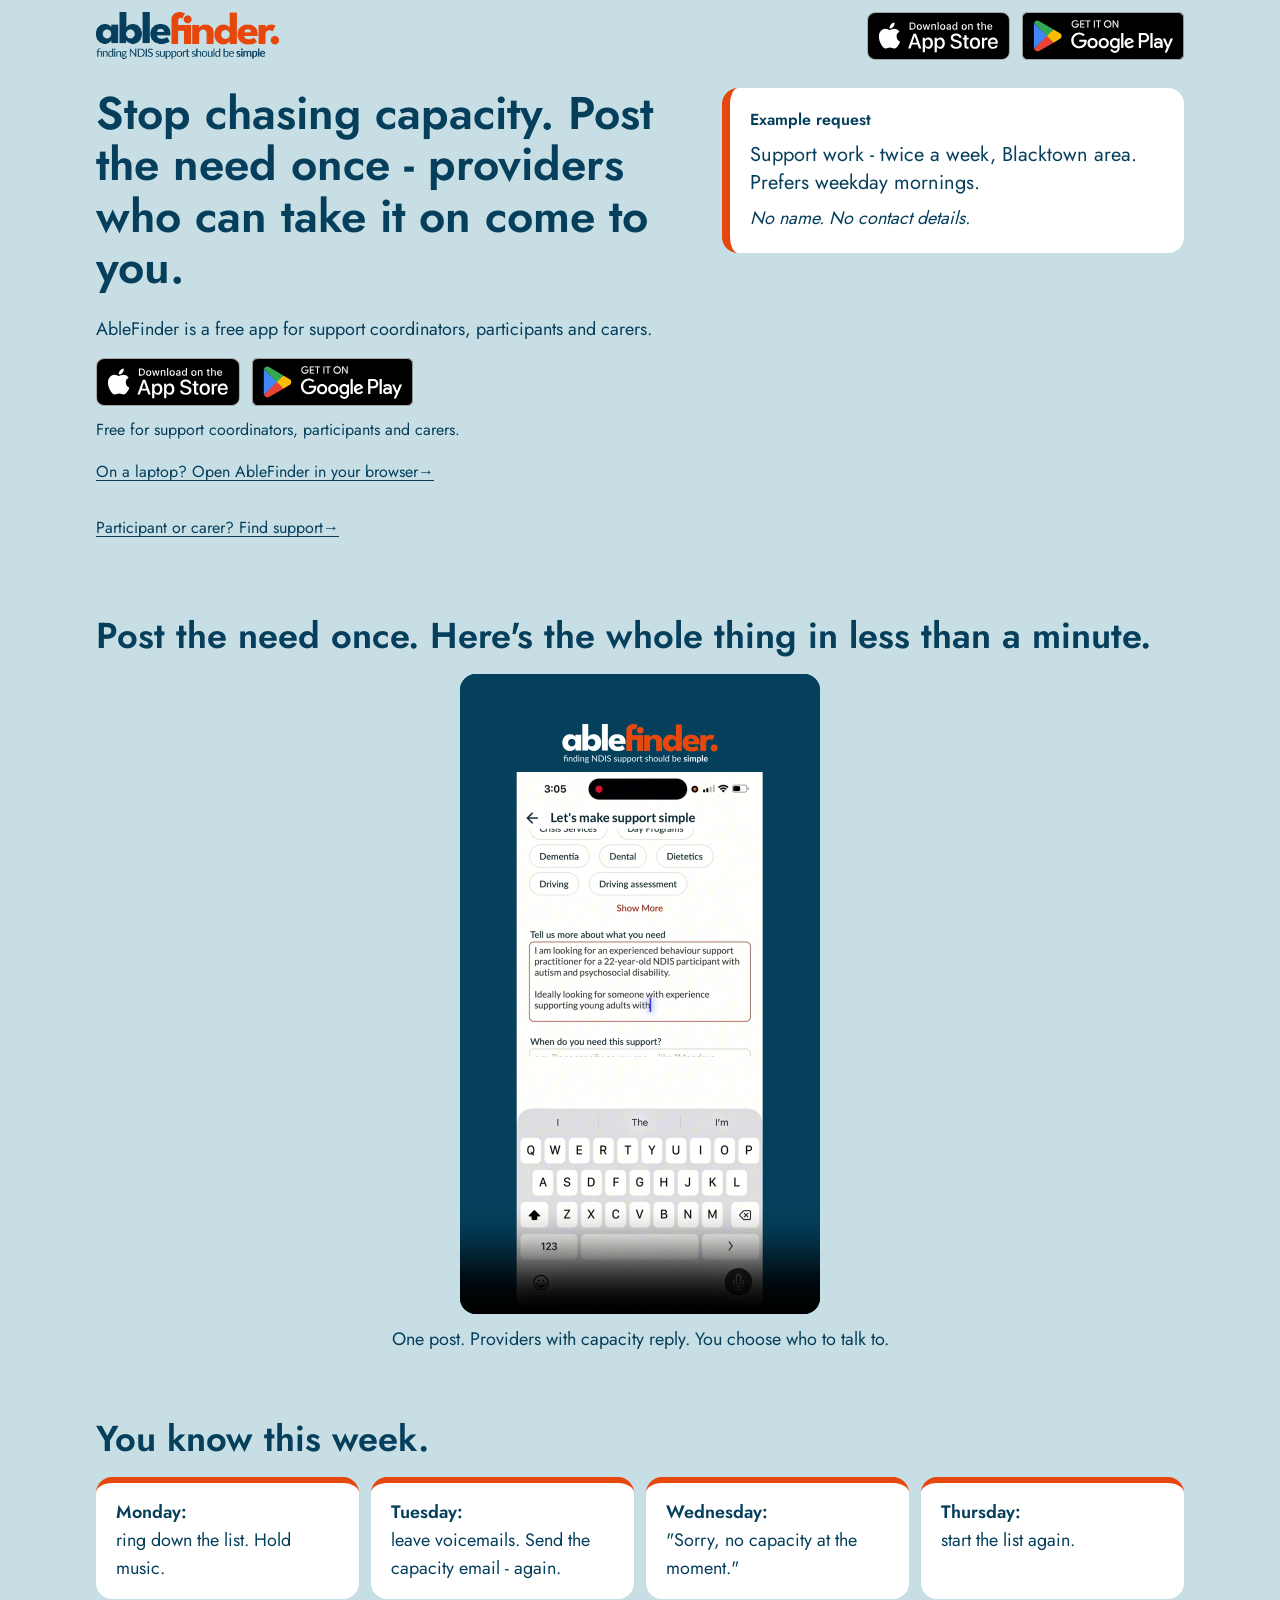
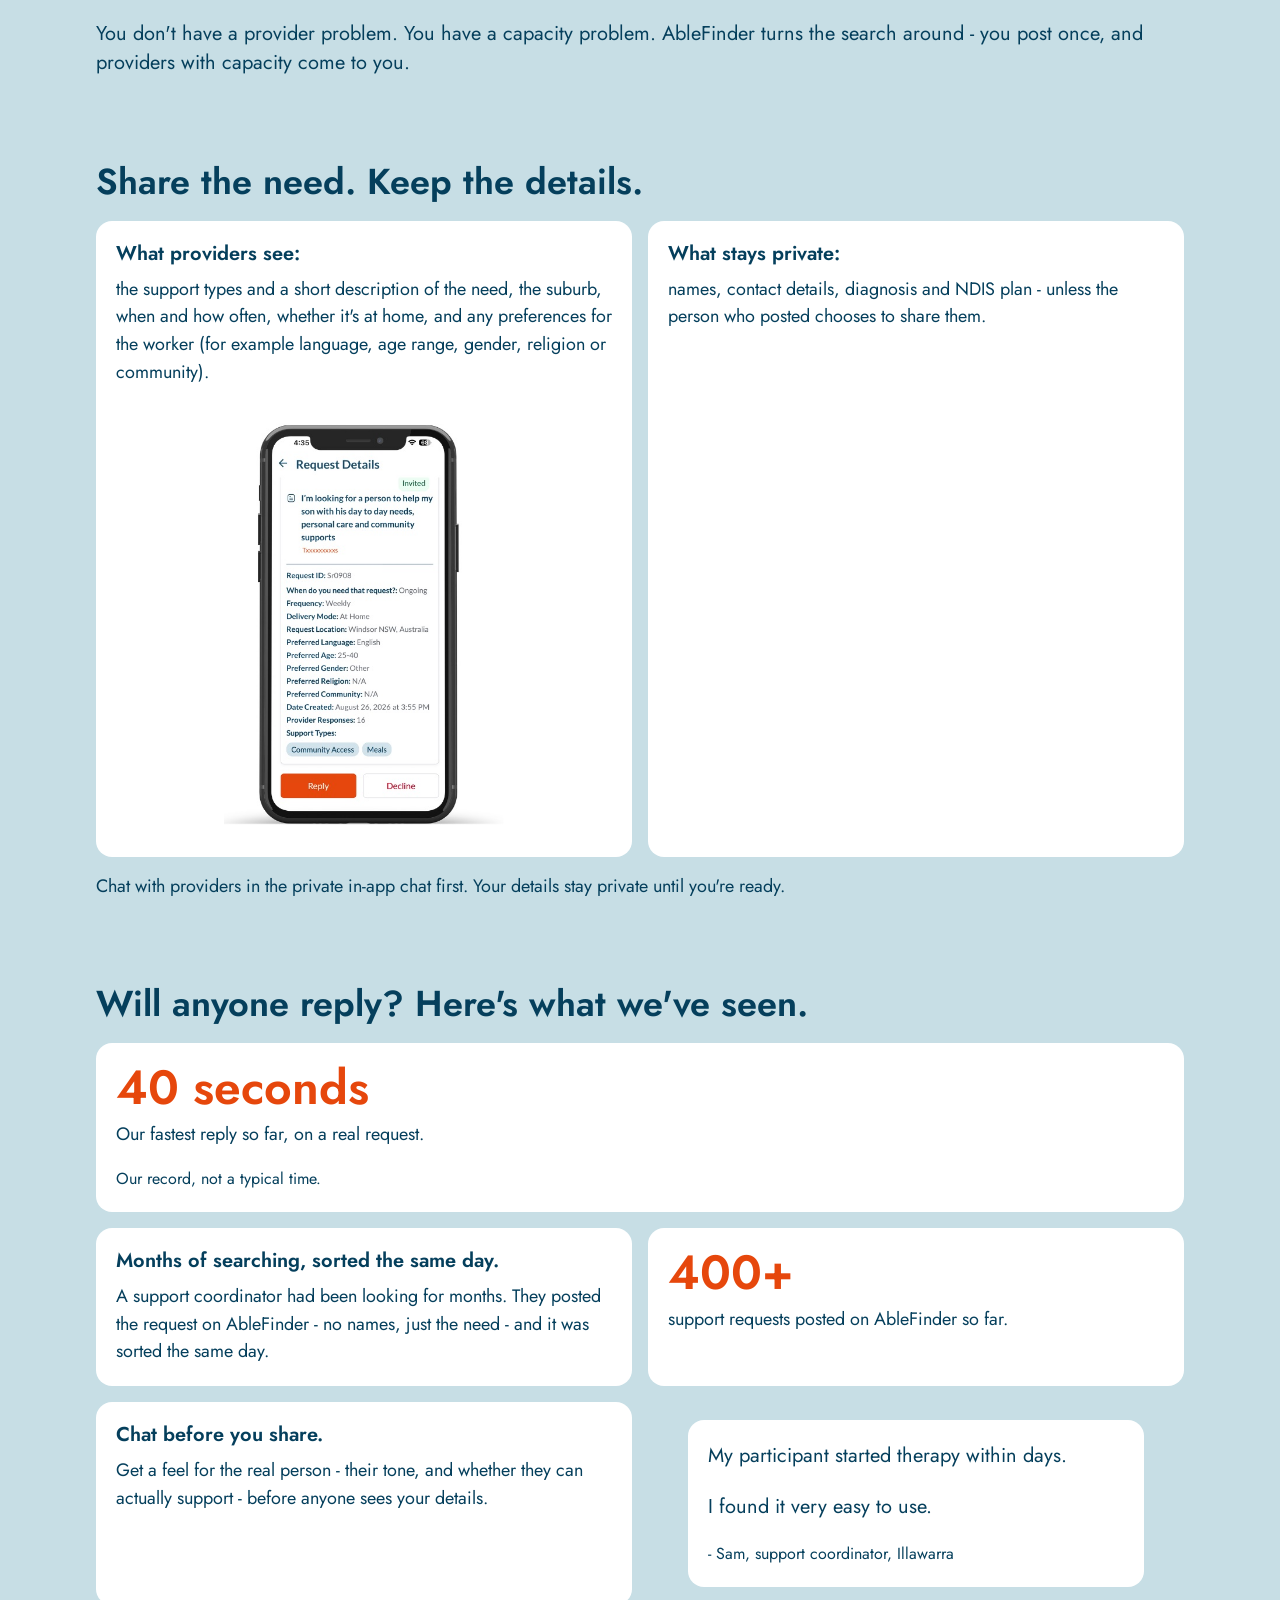
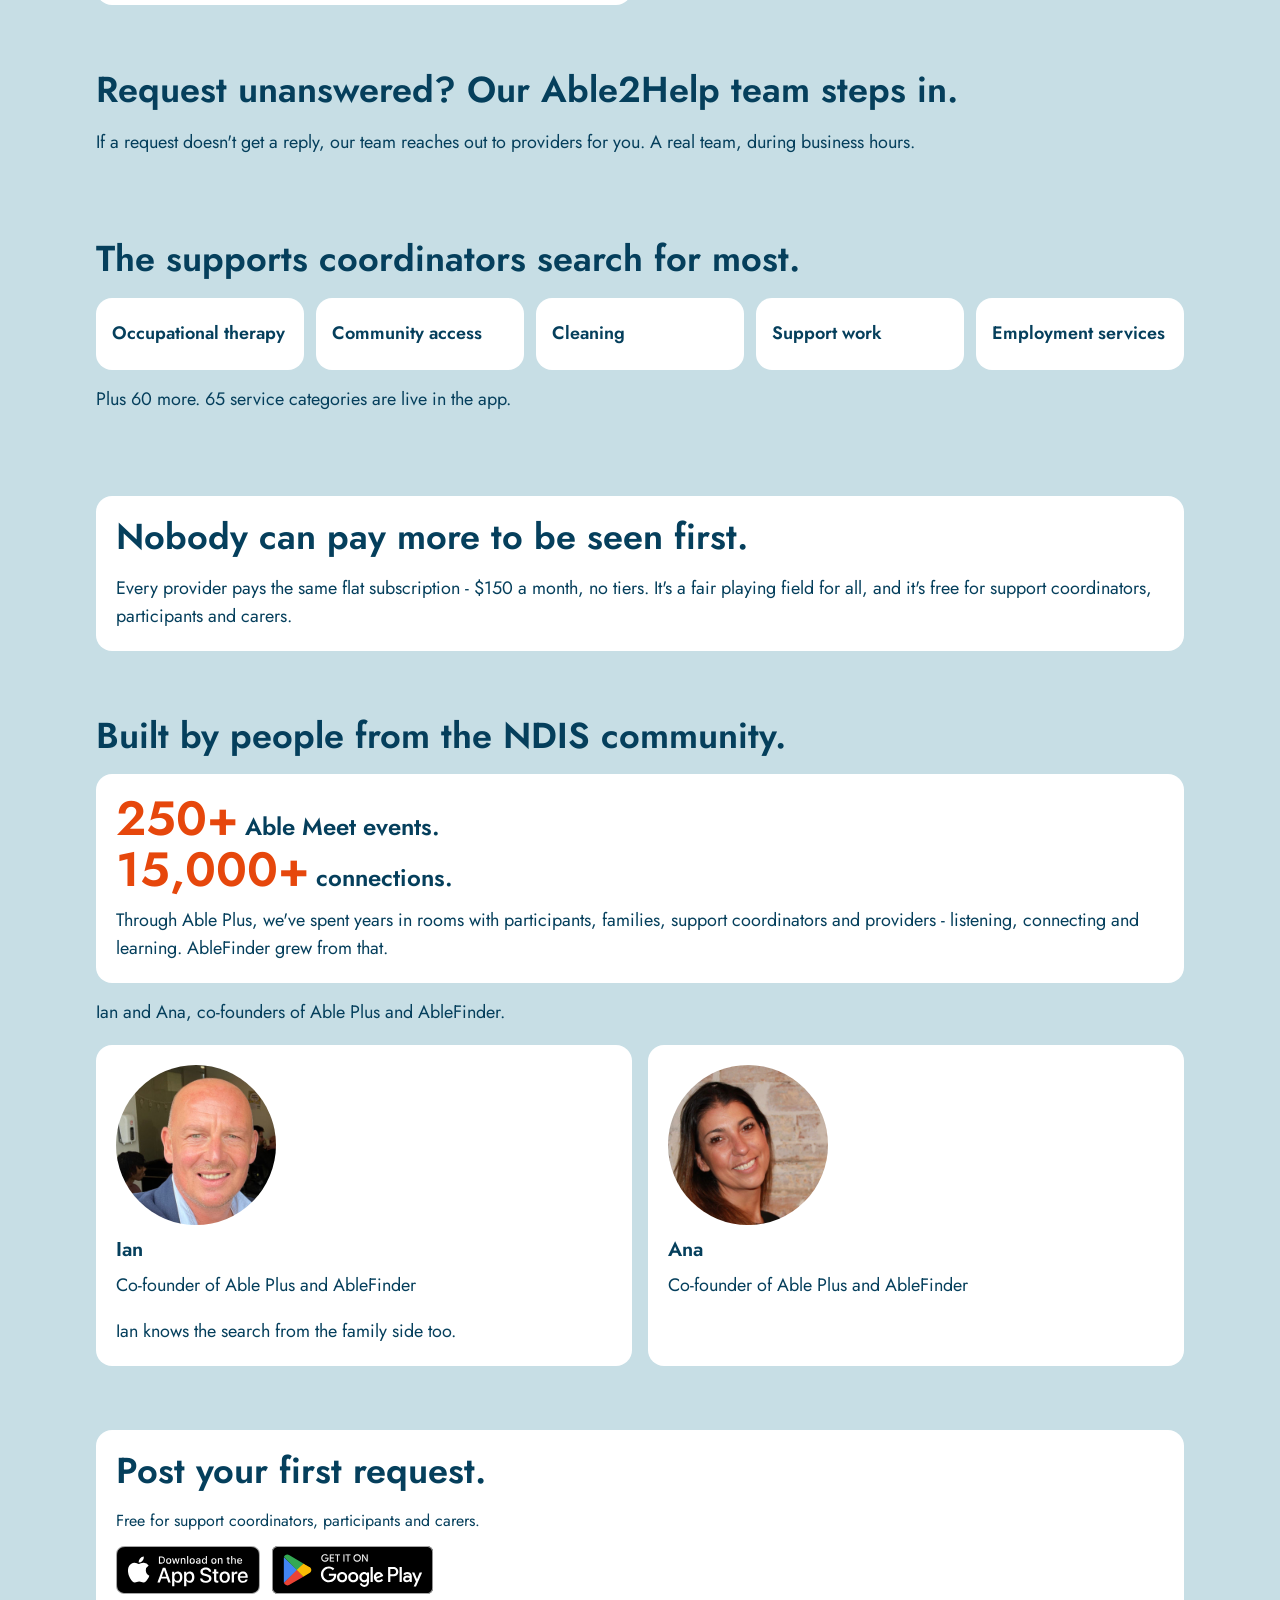
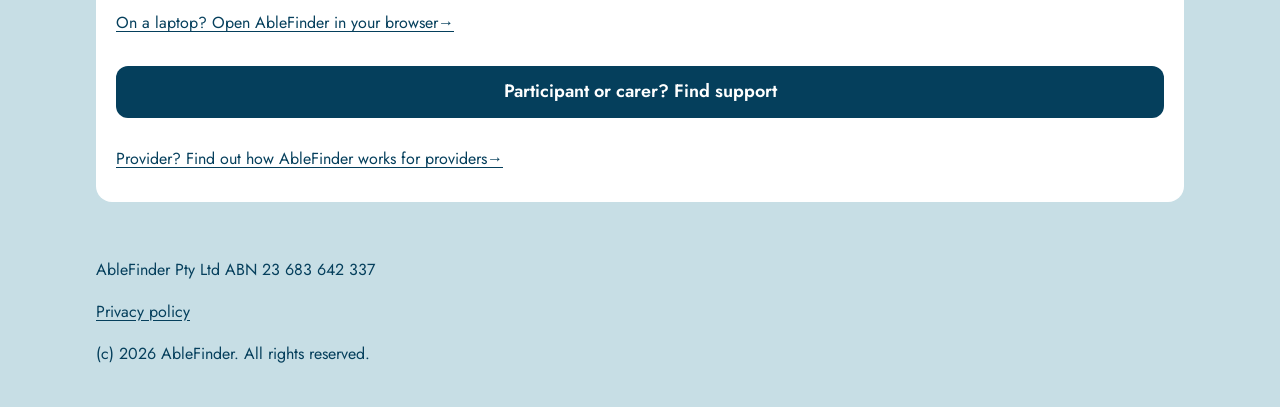
==== commit 461ca3a1: "Add App Store provider token to store links Co-Authored-By: Claude Opus 5.5 <noreply@anthropic.com>" ====
--- a/support-coordinators/index.html
+++ b/support-coordinators/index.html
@@ -35,7 +35,7 @@
 <header class="site-header">
 <div class="wrap site-header__in">
 <a id="logo" href="#main"><img src="/assets/img/logo-colour.png" alt="AbleFinder - finding NDIS support should be simple" width="152" height="40"></a>
-<div class="site-header__cta"><div class="store-badges"><a href="https://apps.apple.com/au/app/ablefinder/id6751715948?ct=sc-landing-default&amp;mt=8" data-store="ios" data-position="header" class="store-badge store-badge--ios"><img src="/assets/badge-app-store.svg" alt="Download AbleFinder on the App Store" width="144" height="48"></a><a href="https://play.google.com/store/apps/details?id=com.ablefinder.ablefinder&amp;referrer=utm_source%3Dmeta%26utm_medium%3Dpaid_social%26utm_campaign%3Dsc-wsyd%26utm_content%3Dsc-landing-default" data-store="android" data-position="header" class="store-badge store-badge--android"><img src="/assets/badge-google-play.svg" alt="Get AbleFinder on Google Play" width="162" height="48"></a></div></div>
+<div class="site-header__cta"><div class="store-badges"><a href="https://apps.apple.com/au/app/ablefinder/id6751715948?pt=128092141&amp;ct=sc-landing-default&amp;mt=8" data-store="ios" data-position="header" class="store-badge store-badge--ios"><img src="/assets/badge-app-store.svg" alt="Download AbleFinder on the App Store" width="144" height="48"></a><a href="https://play.google.com/store/apps/details?id=com.ablefinder.ablefinder&amp;referrer=utm_source%3Dmeta%26utm_medium%3Dpaid_social%26utm_campaign%3Dsc-wsyd%26utm_content%3Dsc-landing-default" data-store="android" data-position="header" class="store-badge store-badge--android"><img src="/assets/badge-google-play.svg" alt="Get AbleFinder on Google Play" width="162" height="48"></a></div></div>
 </div>
 </header>
 <main id="main" class="flow">
@@ -49,7 +49,7 @@
 <h1 class="h1" data-v="built">250+ events. 15,000+ connections. Then we built the app.</h1>
 </div>
 <p class="lede">AbleFinder is a free app for support coordinators, participants and carers.</p>
-<div class="store-badges"><a href="https://apps.apple.com/au/app/ablefinder/id6751715948?ct=sc-landing-default&amp;mt=8" data-store="ios" data-position="hero" class="store-badge store-badge--ios"><img src="/assets/badge-app-store.svg" alt="Download AbleFinder on the App Store" width="144" height="48"></a><a href="https://play.google.com/store/apps/details?id=com.ablefinder.ablefinder&amp;referrer=utm_source%3Dmeta%26utm_medium%3Dpaid_social%26utm_campaign%3Dsc-wsyd%26utm_content%3Dsc-landing-default" data-store="android" data-position="hero" class="store-badge store-badge--android"><img src="/assets/badge-google-play.svg" alt="Get AbleFinder on Google Play" width="162" height="48"></a></div>
+<div class="store-badges"><a href="https://apps.apple.com/au/app/ablefinder/id6751715948?pt=128092141&amp;ct=sc-landing-default&amp;mt=8" data-store="ios" data-position="hero" class="store-badge store-badge--ios"><img src="/assets/badge-app-store.svg" alt="Download AbleFinder on the App Store" width="144" height="48"></a><a href="https://play.google.com/store/apps/details?id=com.ablefinder.ablefinder&amp;referrer=utm_source%3Dmeta%26utm_medium%3Dpaid_social%26utm_campaign%3Dsc-wsyd%26utm_content%3Dsc-landing-default" data-store="android" data-position="hero" class="store-badge store-badge--android"><img src="/assets/badge-google-play.svg" alt="Get AbleFinder on Google Play" width="162" height="48"></a></div>
 <p class="cta-note">Free for support coordinators, participants and carers.</p>
 <p class="webapp-line" hidden><a href="https://app.ablefinder.net.au" data-webapp>On a laptop? Open AbleFinder in your browser <span aria-hidden="true">&rarr;</span></a></p>
 <p class="part-link"><a href="#final-cta" data-open-participant>Participant or carer? Find support <span aria-hidden="true">&rarr;</span></a></p>
@@ -183,13 +183,13 @@
 <div class="card final">
 <h2 id="final-h">Post your first request.</h2>
 <p class="cta-note">Free for support coordinators, participants and carers.</p>
-<div class="store-badges"><a href="https://apps.apple.com/au/app/ablefinder/id6751715948?ct=sc-landing-default&amp;mt=8" data-store="ios" data-position="final" class="store-badge store-badge--ios"><img src="/assets/badge-app-store.svg" alt="Download AbleFinder on the App Store" width="144" height="48"></a><a href="https://play.google.com/store/apps/details?id=com.ablefinder.ablefinder&amp;referrer=utm_source%3Dmeta%26utm_medium%3Dpaid_social%26utm_campaign%3Dsc-wsyd%26utm_content%3Dsc-landing-default" data-store="android" data-position="final" class="store-badge store-badge--android"><img src="/assets/badge-google-play.svg" alt="Get AbleFinder on Google Play" width="162" height="48"></a></div>
+<div class="store-badges"><a href="https://apps.apple.com/au/app/ablefinder/id6751715948?pt=128092141&amp;ct=sc-landing-default&amp;mt=8" data-store="ios" data-position="final" class="store-badge store-badge--ios"><img src="/assets/badge-app-store.svg" alt="Download AbleFinder on the App Store" width="144" height="48"></a><a href="https://play.google.com/store/apps/details?id=com.ablefinder.ablefinder&amp;referrer=utm_source%3Dmeta%26utm_medium%3Dpaid_social%26utm_campaign%3Dsc-wsyd%26utm_content%3Dsc-landing-default" data-store="android" data-position="final" class="store-badge store-badge--android"><img src="/assets/badge-google-play.svg" alt="Get AbleFinder on Google Play" width="162" height="48"></a></div>
 <p class="webapp-line" hidden><a href="https://app.ablefinder.net.au" data-webapp>On a laptop? Open AbleFinder in your browser <span aria-hidden="true">&rarr;</span></a></p>
 <button type="button" class="btn btn--block" id="participant-btn" aria-expanded="false" aria-controls="participant-panel">Participant or carer? Find support</button>
 <div id="participant-panel" class="panel" hidden>
 <p>AbleFinder works the same way for you. Post what you need, keep your details private, and choose who to talk to.</p>
 <p class="cta-note">Free for support coordinators, participants and carers.</p>
-<div class="store-badges"><a href="https://apps.apple.com/au/app/ablefinder/id6751715948?ct=sc-landing-default&amp;mt=8" data-store="ios" data-position="participant" data-audience="participant_carer" class="store-badge store-badge--ios"><img src="/assets/badge-app-store.svg" alt="Download AbleFinder on the App Store" width="144" height="48"></a><a href="https://play.google.com/store/apps/details?id=com.ablefinder.ablefinder&amp;referrer=utm_source%3Dmeta%26utm_medium%3Dpaid_social%26utm_campaign%3Dsc-wsyd%26utm_content%3Dsc-landing-default" data-store="android" data-position="participant" data-audience="participant_carer" class="store-badge store-badge--android"><img src="/assets/badge-google-play.svg" alt="Get AbleFinder on Google Play" width="162" height="48"></a></div>
+<div class="store-badges"><a href="https://apps.apple.com/au/app/ablefinder/id6751715948?pt=128092141&amp;ct=sc-landing-default&amp;mt=8" data-store="ios" data-position="participant" data-audience="participant_carer" class="store-badge store-badge--ios"><img src="/assets/badge-app-store.svg" alt="Download AbleFinder on the App Store" width="144" height="48"></a><a href="https://play.google.com/store/apps/details?id=com.ablefinder.ablefinder&amp;referrer=utm_source%3Dmeta%26utm_medium%3Dpaid_social%26utm_campaign%3Dsc-wsyd%26utm_content%3Dsc-landing-default" data-store="android" data-position="participant" data-audience="participant_carer" class="store-badge store-badge--android"><img src="/assets/badge-google-play.svg" alt="Get AbleFinder on Google Play" width="162" height="48"></a></div>
 </div>
 <p class="provider-line"><a href="https://www.ablefinder.net.au">Provider? Find out how AbleFinder works for providers <span aria-hidden="true">&rarr;</span></a></p>
 </div>
@@ -199,7 +199,7 @@
 <div id="sticky" class="sticky" hidden>
 <div class="wrap">
 <p class="sticky__note">Free for support coordinators, participants and carers.</p>
-<div class="store-badges"><a href="https://apps.apple.com/au/app/ablefinder/id6751715948?ct=sc-landing-default&amp;mt=8" data-store="ios" data-position="sticky" class="store-badge store-badge--ios"><img src="/assets/badge-app-store.svg" alt="Download AbleFinder on the App Store" width="144" height="48"></a><a href="https://play.google.com/store/apps/details?id=com.ablefinder.ablefinder&amp;referrer=utm_source%3Dmeta%26utm_medium%3Dpaid_social%26utm_campaign%3Dsc-wsyd%26utm_content%3Dsc-landing-default" data-store="android" data-position="sticky" class="store-badge store-badge--android"><img src="/assets/badge-google-play.svg" alt="Get AbleFinder on Google Play" width="162" height="48"></a></div>
+<div class="store-badges"><a href="https://apps.apple.com/au/app/ablefinder/id6751715948?pt=128092141&amp;ct=sc-landing-default&amp;mt=8" data-store="ios" data-position="sticky" class="store-badge store-badge--ios"><img src="/assets/badge-app-store.svg" alt="Download AbleFinder on the App Store" width="144" height="48"></a><a href="https://play.google.com/store/apps/details?id=com.ablefinder.ablefinder&amp;referrer=utm_source%3Dmeta%26utm_medium%3Dpaid_social%26utm_campaign%3Dsc-wsyd%26utm_content%3Dsc-landing-default" data-store="android" data-position="sticky" class="store-badge store-badge--android"><img src="/assets/badge-google-play.svg" alt="Get AbleFinder on Google Play" width="162" height="48"></a></div>
 </div>
 </div>
 <footer class="site-footer">
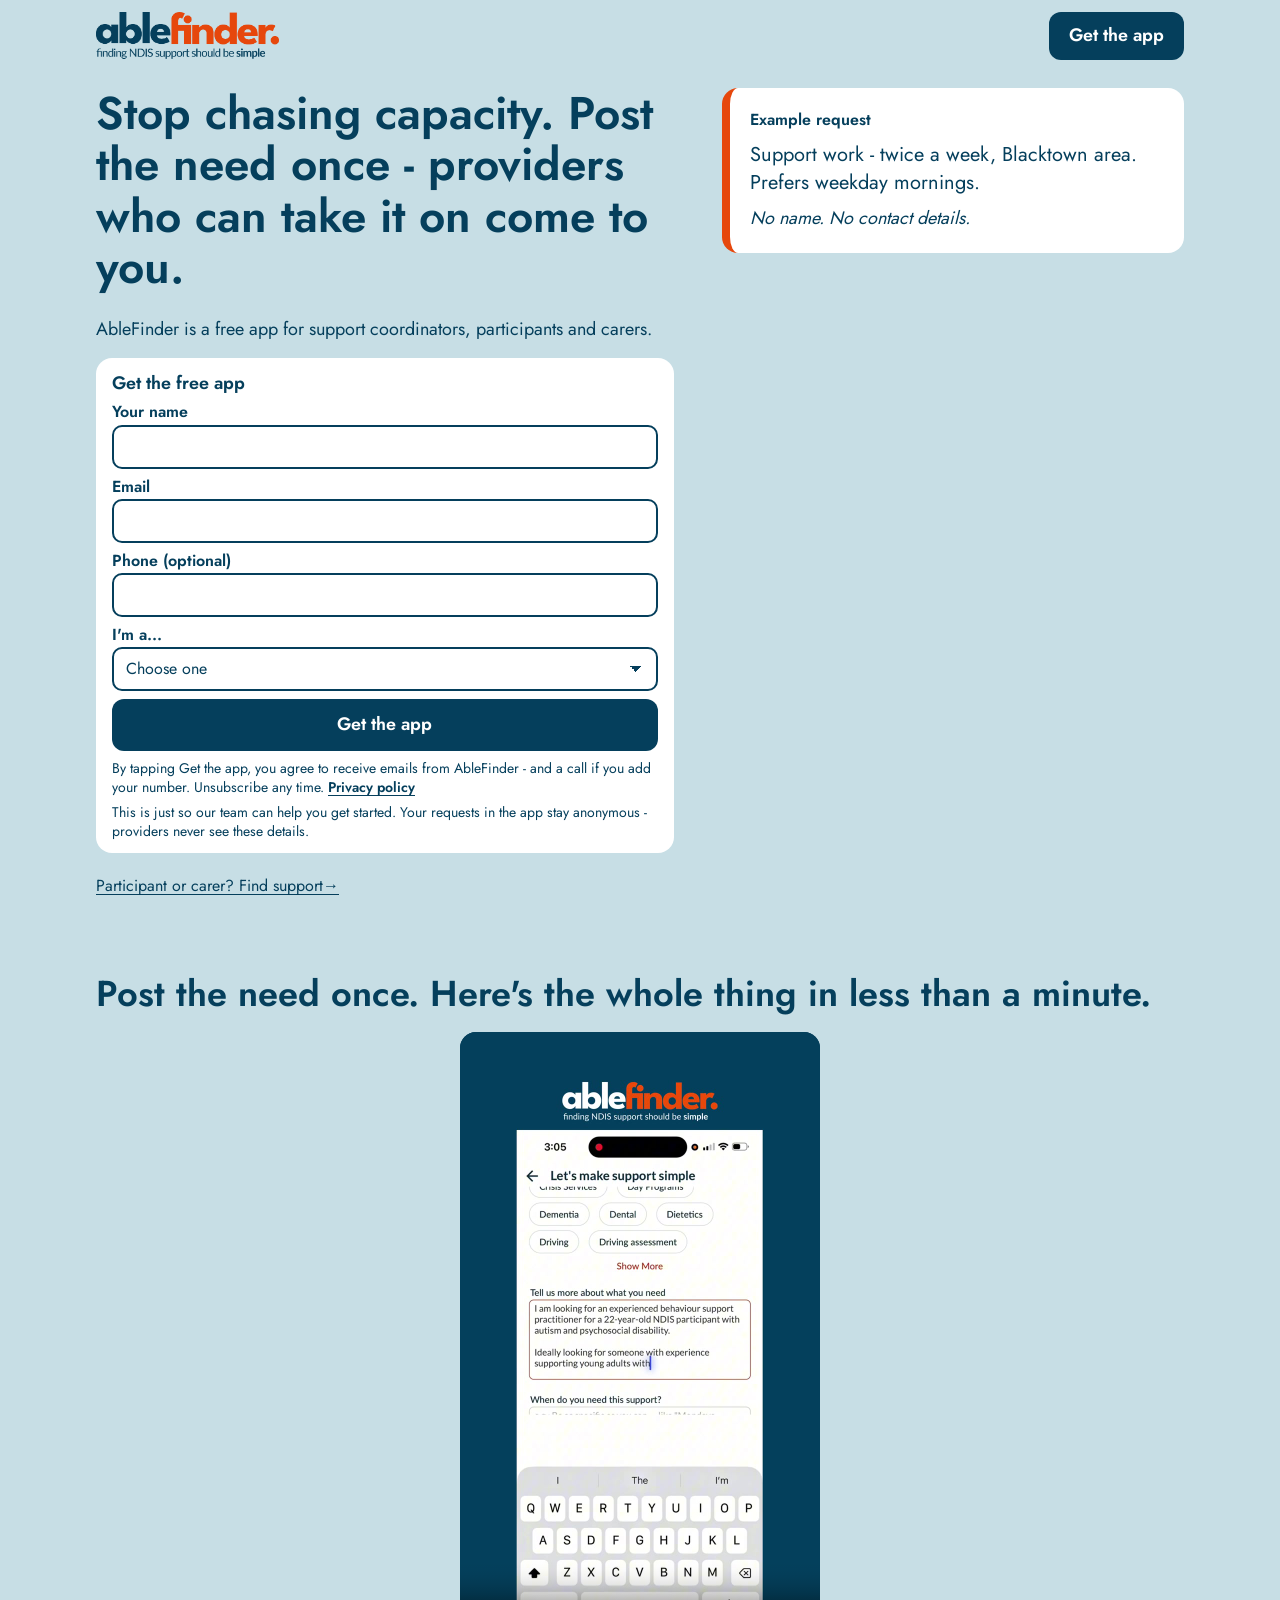
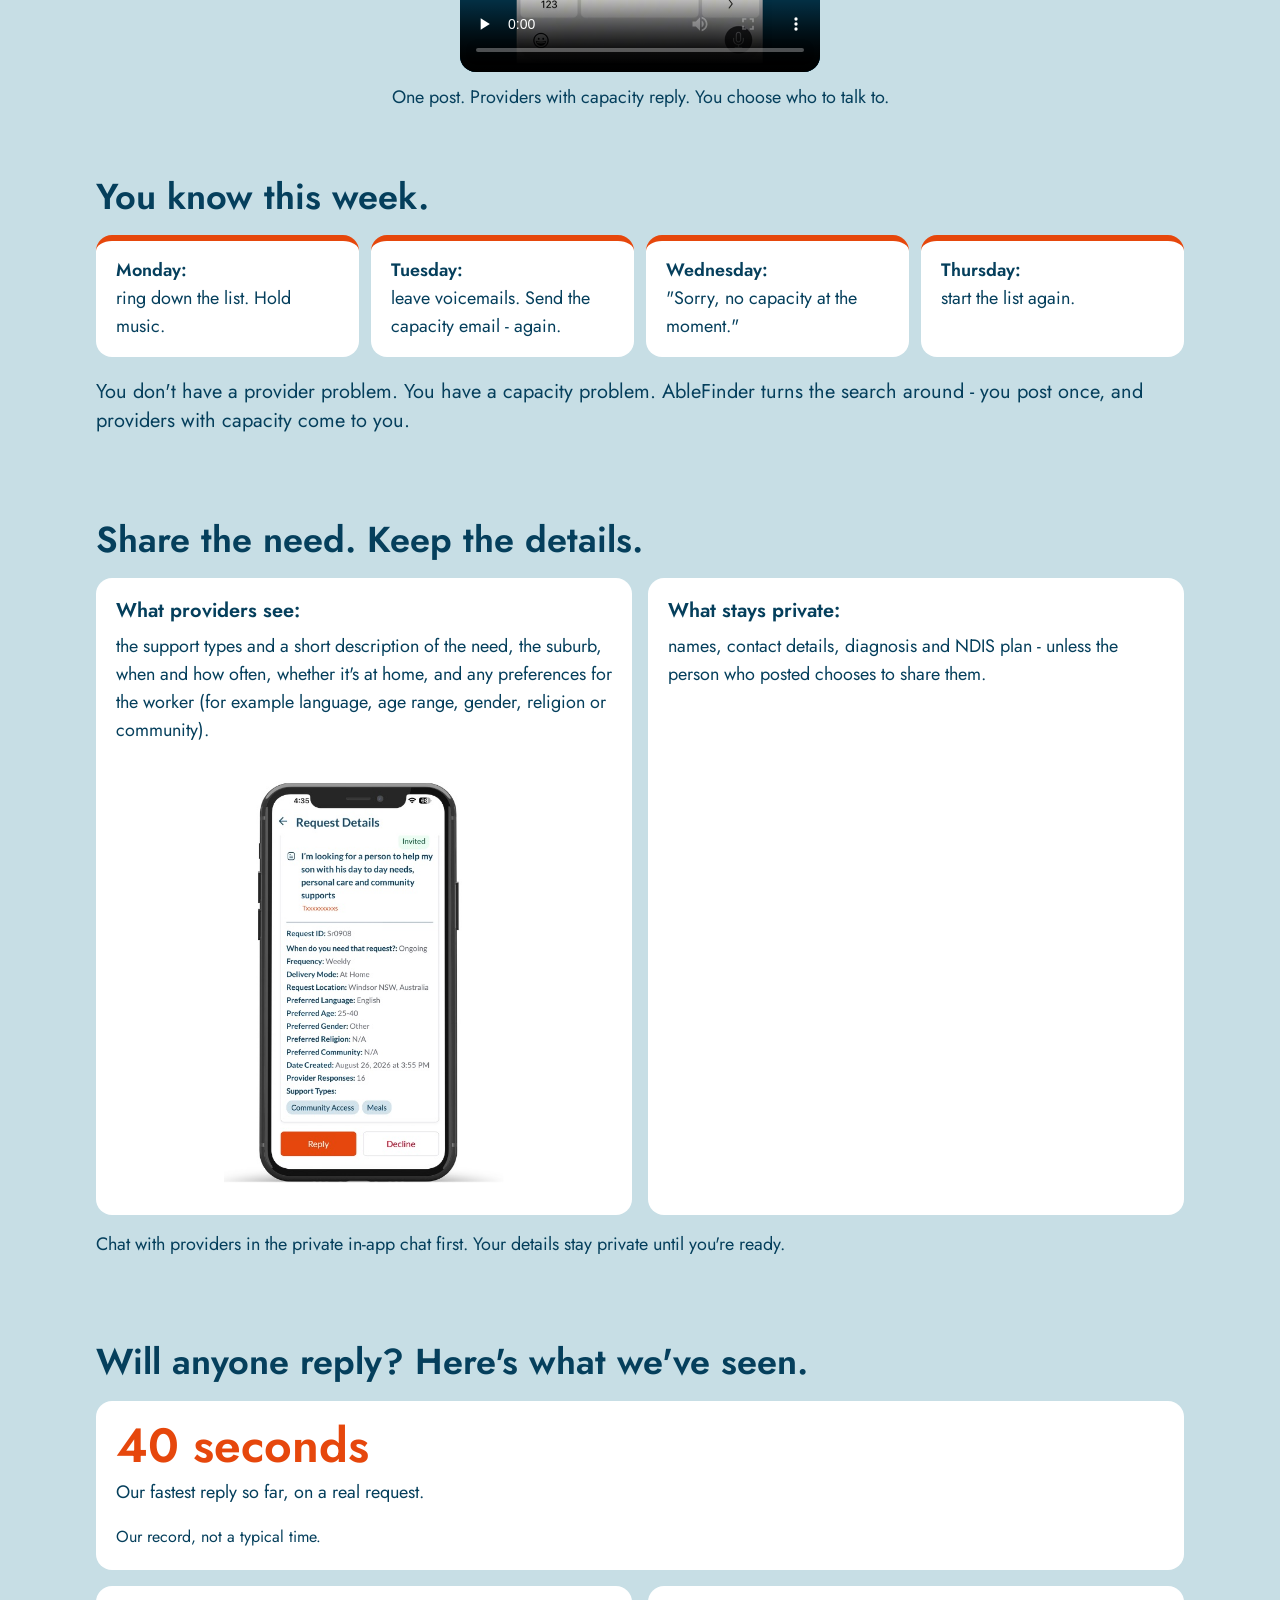
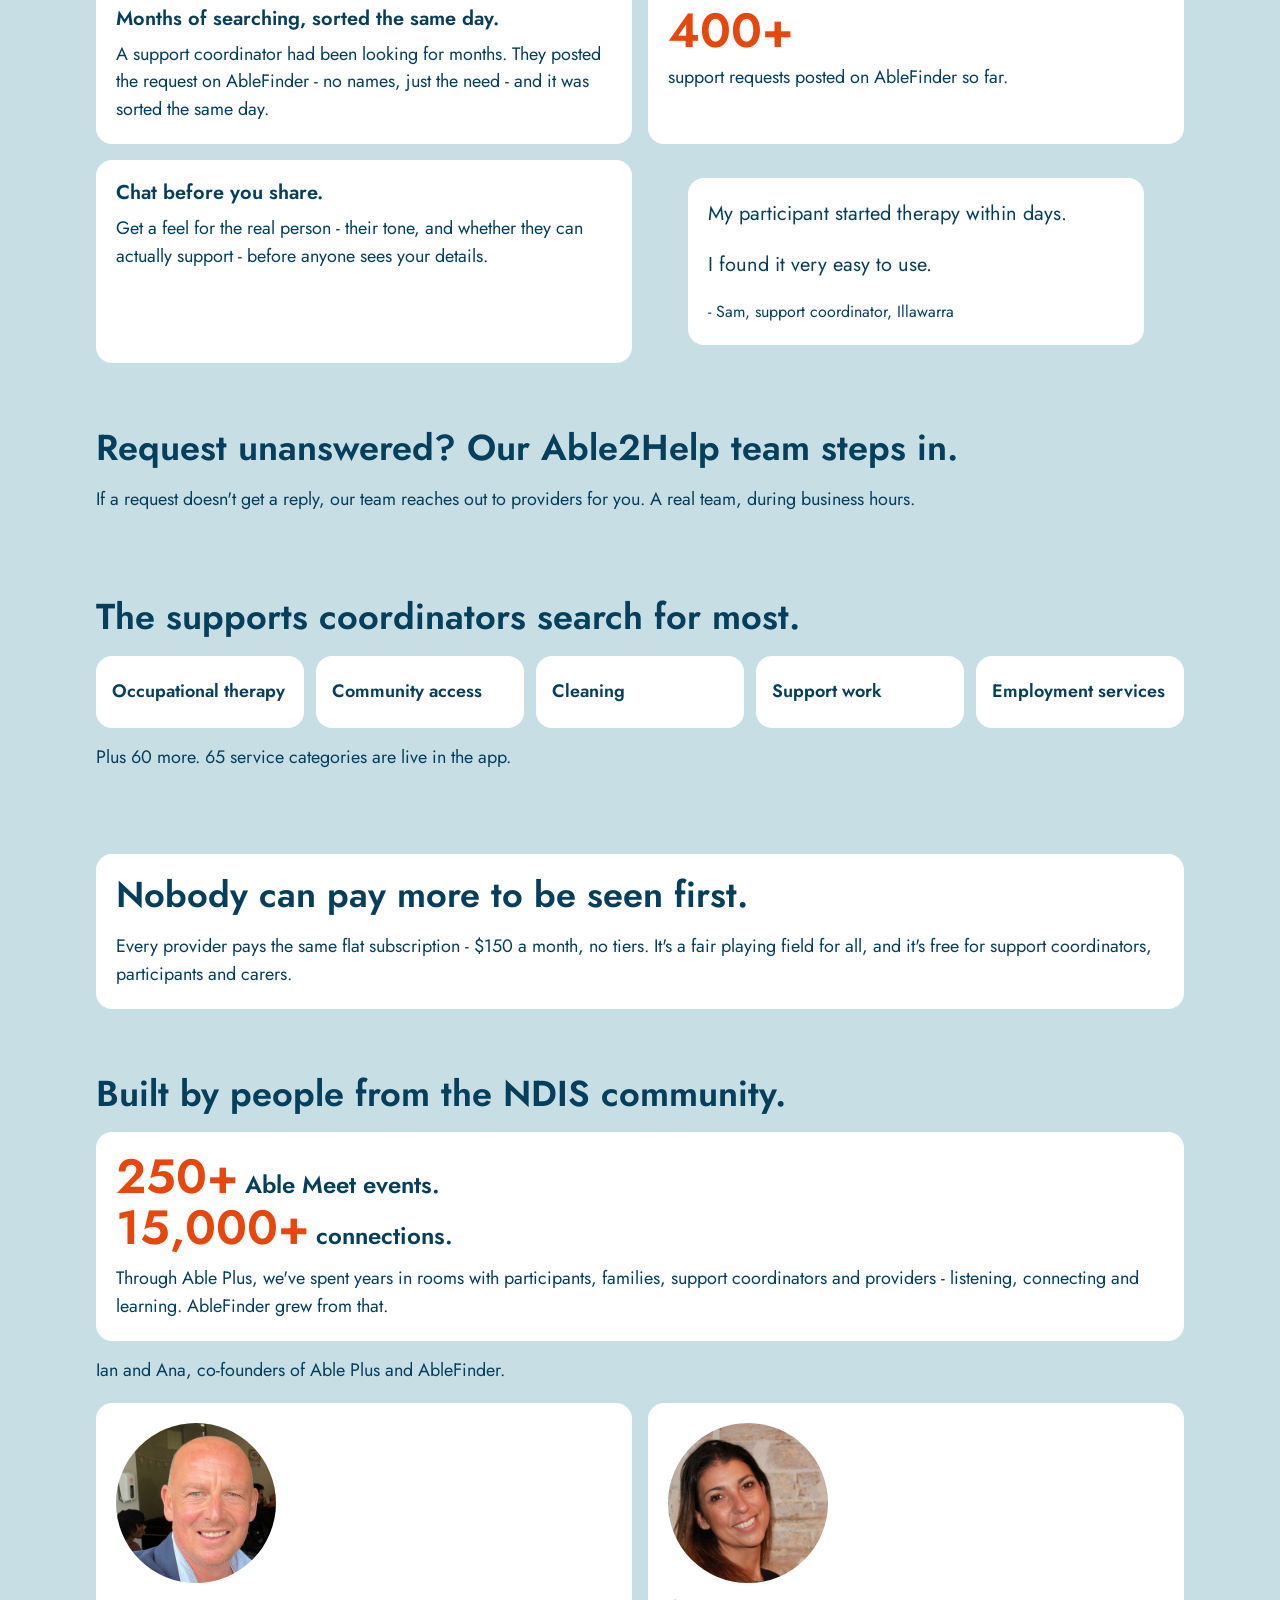
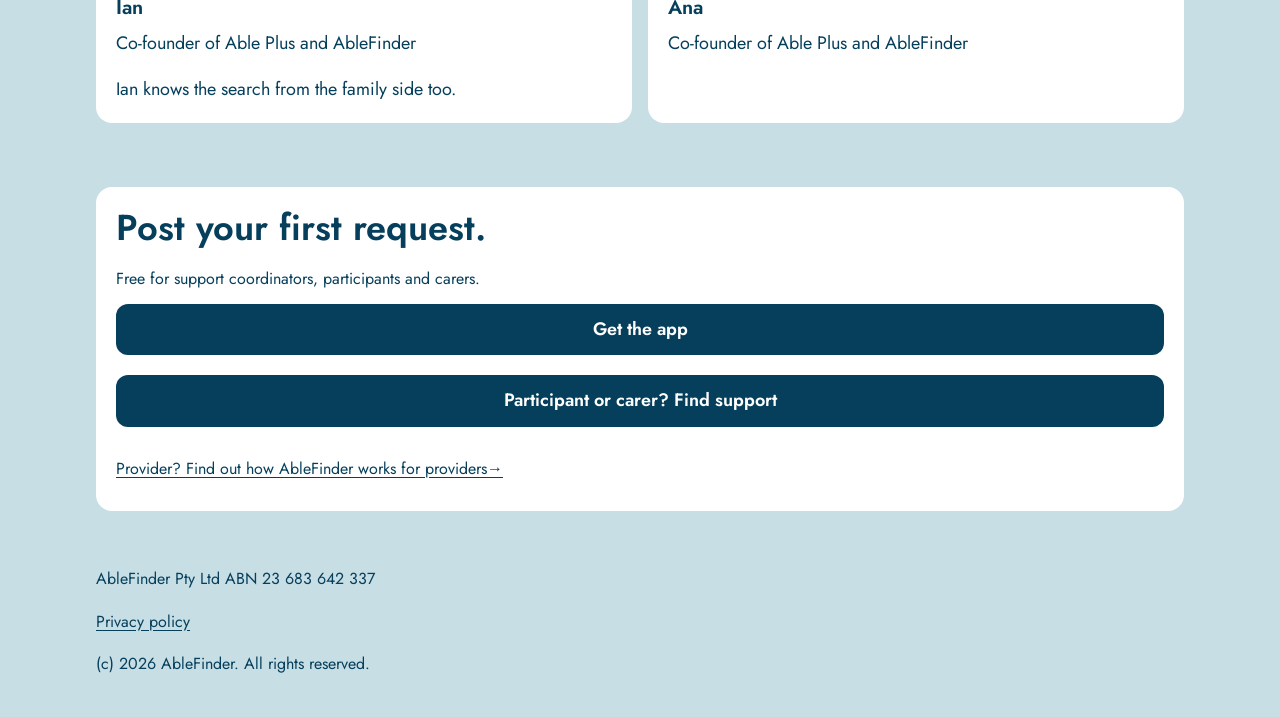
==== commit c0fd11b7: "Add lead form gate: form before store buttons, Bigin function, SubmitLeadForm and generate_lead - On" ====
--- a/support-coordinators/index.html
+++ b/support-coordinators/index.html
@@ -13,7 +13,7 @@
 var h=d.documentElement;h.dataset.variant=W.indexOf(c)>-1?c:"default";
 var u=navigator.userAgent||"",ios=/iPhone|iPad|iPod/.test(u)||(navigator.platform==="MacIntel"&&navigator.maxTouchPoints>1);
 h.dataset.os=ios?"ios":/Android/i.test(u)?"android":"other";
-h.classList.add("js");})(document);
+h.classList.add("js");try{if(localStorage.getItem("af_unlocked")==="1")h.classList.add("unlocked")}catch(e){}})(document);
 </script>
 <link rel="preload" href="/assets/fonts/jost-latin-600-normal.woff2" as="font" type="font/woff2" crossorigin>
 <link rel="stylesheet" href="/assets/lp.css">
@@ -35,7 +35,7 @@
 <header class="site-header">
 <div class="wrap site-header__in">
 <a id="logo" href="#main"><img src="/assets/img/logo-colour.png" alt="AbleFinder - finding NDIS support should be simple" width="152" height="40"></a>
-<div class="site-header__cta"><div class="store-badges"><a href="https://apps.apple.com/au/app/ablefinder/id6751715948?pt=128092141&amp;ct=sc-landing-default&amp;mt=8" data-store="ios" data-position="header" class="store-badge store-badge--ios"><img src="/assets/badge-app-store.svg" alt="Download AbleFinder on the App Store" width="144" height="48"></a><a href="https://play.google.com/store/apps/details?id=com.ablefinder.ablefinder&amp;referrer=utm_source%3Dmeta%26utm_medium%3Dpaid_social%26utm_campaign%3Dsc-wsyd%26utm_content%3Dsc-landing-default" data-store="android" data-position="header" class="store-badge store-badge--android"><img src="/assets/badge-google-play.svg" alt="Get AbleFinder on Google Play" width="162" height="48"></a></div></div>
+<div class="site-header__cta"><div class="store-badges" data-gated><a href="https://apps.apple.com/au/app/ablefinder/id6751715948?pt=128092141&amp;ct=sc-landing-default&amp;mt=8" data-store="ios" data-position="header" class="store-badge store-badge--ios"><img src="/assets/badge-app-store.svg" alt="Download AbleFinder on the App Store" width="144" height="48"></a><a href="https://play.google.com/store/apps/details?id=com.ablefinder.ablefinder&amp;referrer=utm_source%3Dmeta%26utm_medium%3Dpaid_social%26utm_campaign%3Dsc-wsyd%26utm_content%3Dsc-landing-default" data-store="android" data-position="header" class="store-badge store-badge--android"><img src="/assets/badge-google-play.svg" alt="Get AbleFinder on Google Play" width="162" height="48"></a></div><a class="btn gate-btn gate-btn--header" href="#lead" data-goto-form data-gate>Get the app</a></div>
 </div>
 </header>
 <main id="main" class="flow">
@@ -49,8 +49,29 @@
 <h1 class="h1" data-v="built">250+ events. 15,000+ connections. Then we built the app.</h1>
 </div>
 <p class="lede">AbleFinder is a free app for support coordinators, participants and carers.</p>
-<div class="store-badges"><a href="https://apps.apple.com/au/app/ablefinder/id6751715948?pt=128092141&amp;ct=sc-landing-default&amp;mt=8" data-store="ios" data-position="hero" class="store-badge store-badge--ios"><img src="/assets/badge-app-store.svg" alt="Download AbleFinder on the App Store" width="144" height="48"></a><a href="https://play.google.com/store/apps/details?id=com.ablefinder.ablefinder&amp;referrer=utm_source%3Dmeta%26utm_medium%3Dpaid_social%26utm_campaign%3Dsc-wsyd%26utm_content%3Dsc-landing-default" data-store="android" data-position="hero" class="store-badge store-badge--android"><img src="/assets/badge-google-play.svg" alt="Get AbleFinder on Google Play" width="162" height="48"></a></div>
+<div class="lead" id="lead" data-gate>
+<h2 class="lead__h" id="lead-h">Get the free app</h2>
+<form id="lead-form" class="lead__form" method="post" action="/api/lead" aria-labelledby="lead-h" novalidate>
+<input type="hidden" name="page" value="sc-landing">
+<input type="hidden" name="variant" value="default">
+<div class="field"><label for="lf-name">Your name</label><input id="lf-name" name="name" type="text" autocomplete="name" maxlength="80" required><p class="field__error" id="lf-name-err" hidden></p></div>
+<div class="field"><label for="lf-email">Email</label><input id="lf-email" name="email" type="email" autocomplete="email" inputmode="email" maxlength="120" required><p class="field__error" id="lf-email-err" hidden></p></div>
+<div class="field"><label for="lf-phone">Phone (optional)</label><input id="lf-phone" name="phone" type="tel" autocomplete="tel" inputmode="tel" maxlength="20"><p class="field__error" id="lf-phone-err" hidden></p></div>
+<div class="field"><label for="lf-role">I'm a...</label><select id="lf-role" name="role" required><option value="" disabled selected>Choose one</option><option value="support_coordinator">Support coordinator</option><option value="participant_carer">Participant or carer</option><option value="provider">Provider</option></select><p class="field__error" id="lf-role-err" hidden></p></div>
+<div class="hp" aria-hidden="true"><label for="lf-company">Company</label><input id="lf-company" name="company" type="text" tabindex="-1" autocomplete="off"></div>
+<div id="lf-turnstile" class="lead__ts"></div>
+<button type="submit" class="btn btn--block lead__btn" id="lf-submit">Get the app</button>
+<p class="lead__error" id="lf-form-err" role="alert" hidden></p>
+<p class="lead__consent">By tapping Get the app, you agree to receive emails from AbleFinder - and a call if you add your number. Unsubscribe any time. <a href="https://www.ablefinder.net.au/privacy-policy" target="_blank" rel="noopener">Privacy policy</a></p>
+<p class="lead__reassure">This is just so our team can help you get started. Your requests in the app stay anonymous - providers never see these details.</p>
+</form>
+</div>
+<div class="unlocked-block" data-gated>
+<p class="lead__done" id="lead-done" tabindex="-1">You're in. Download AbleFinder and post your first request.</p>
+<div class="store-badges" data-gated><a href="https://apps.apple.com/au/app/ablefinder/id6751715948?pt=128092141&amp;ct=sc-landing-default&amp;mt=8" data-store="ios" data-position="hero" class="store-badge store-badge--ios"><img src="/assets/badge-app-store.svg" alt="Download AbleFinder on the App Store" width="144" height="48"></a><a href="https://play.google.com/store/apps/details?id=com.ablefinder.ablefinder&amp;referrer=utm_source%3Dmeta%26utm_medium%3Dpaid_social%26utm_campaign%3Dsc-wsyd%26utm_content%3Dsc-landing-default" data-store="android" data-position="hero" class="store-badge store-badge--android"><img src="/assets/badge-google-play.svg" alt="Get AbleFinder on Google Play" width="162" height="48"></a></div>
 <p class="cta-note">Free for support coordinators, participants and carers.</p>
+<p class="provider-next" id="provider-next" hidden><a href="https://www.ablefinder.net.au">Setting up as a provider? See how it works <span aria-hidden="true">&rarr;</span></a></p>
+</div>
 <p class="webapp-line" hidden><a href="https://app.ablefinder.net.au" data-webapp>On a laptop? Open AbleFinder in your browser <span aria-hidden="true">&rarr;</span></a></p>
 <p class="part-link"><a href="#final-cta" data-open-participant>Participant or carer? Find support <span aria-hidden="true">&rarr;</span></a></p>
 </div>
@@ -183,13 +204,15 @@
 <div class="card final">
 <h2 id="final-h">Post your first request.</h2>
 <p class="cta-note">Free for support coordinators, participants and carers.</p>
-<div class="store-badges"><a href="https://apps.apple.com/au/app/ablefinder/id6751715948?pt=128092141&amp;ct=sc-landing-default&amp;mt=8" data-store="ios" data-position="final" class="store-badge store-badge--ios"><img src="/assets/badge-app-store.svg" alt="Download AbleFinder on the App Store" width="144" height="48"></a><a href="https://play.google.com/store/apps/details?id=com.ablefinder.ablefinder&amp;referrer=utm_source%3Dmeta%26utm_medium%3Dpaid_social%26utm_campaign%3Dsc-wsyd%26utm_content%3Dsc-landing-default" data-store="android" data-position="final" class="store-badge store-badge--android"><img src="/assets/badge-google-play.svg" alt="Get AbleFinder on Google Play" width="162" height="48"></a></div>
+<div class="store-badges" data-gated><a href="https://apps.apple.com/au/app/ablefinder/id6751715948?pt=128092141&amp;ct=sc-landing-default&amp;mt=8" data-store="ios" data-position="final" class="store-badge store-badge--ios"><img src="/assets/badge-app-store.svg" alt="Download AbleFinder on the App Store" width="144" height="48"></a><a href="https://play.google.com/store/apps/details?id=com.ablefinder.ablefinder&amp;referrer=utm_source%3Dmeta%26utm_medium%3Dpaid_social%26utm_campaign%3Dsc-wsyd%26utm_content%3Dsc-landing-default" data-store="android" data-position="final" class="store-badge store-badge--android"><img src="/assets/badge-google-play.svg" alt="Get AbleFinder on Google Play" width="162" height="48"></a></div>
+<a class="btn btn--block gate-btn" href="#lead" data-goto-form data-gate>Get the app</a>
 <p class="webapp-line" hidden><a href="https://app.ablefinder.net.au" data-webapp>On a laptop? Open AbleFinder in your browser <span aria-hidden="true">&rarr;</span></a></p>
 <button type="button" class="btn btn--block" id="participant-btn" aria-expanded="false" aria-controls="participant-panel">Participant or carer? Find support</button>
 <div id="participant-panel" class="panel" hidden>
 <p>AbleFinder works the same way for you. Post what you need, keep your details private, and choose who to talk to.</p>
 <p class="cta-note">Free for support coordinators, participants and carers.</p>
-<div class="store-badges"><a href="https://apps.apple.com/au/app/ablefinder/id6751715948?pt=128092141&amp;ct=sc-landing-default&amp;mt=8" data-store="ios" data-position="participant" data-audience="participant_carer" class="store-badge store-badge--ios"><img src="/assets/badge-app-store.svg" alt="Download AbleFinder on the App Store" width="144" height="48"></a><a href="https://play.google.com/store/apps/details?id=com.ablefinder.ablefinder&amp;referrer=utm_source%3Dmeta%26utm_medium%3Dpaid_social%26utm_campaign%3Dsc-wsyd%26utm_content%3Dsc-landing-default" data-store="android" data-position="participant" data-audience="participant_carer" class="store-badge store-badge--android"><img src="/assets/badge-google-play.svg" alt="Get AbleFinder on Google Play" width="162" height="48"></a></div>
+<div class="store-badges" data-gated><a href="https://apps.apple.com/au/app/ablefinder/id6751715948?pt=128092141&amp;ct=sc-landing-default&amp;mt=8" data-store="ios" data-position="participant" data-audience="participant_carer" class="store-badge store-badge--ios"><img src="/assets/badge-app-store.svg" alt="Download AbleFinder on the App Store" width="144" height="48"></a><a href="https://play.google.com/store/apps/details?id=com.ablefinder.ablefinder&amp;referrer=utm_source%3Dmeta%26utm_medium%3Dpaid_social%26utm_campaign%3Dsc-wsyd%26utm_content%3Dsc-landing-default" data-store="android" data-position="participant" data-audience="participant_carer" class="store-badge store-badge--android"><img src="/assets/badge-google-play.svg" alt="Get AbleFinder on Google Play" width="162" height="48"></a></div>
+<a class="btn btn--block gate-btn" href="#lead" data-goto-form data-preset-role="participant_carer" data-gate>Get the app</a>
 </div>
 <p class="provider-line"><a href="https://www.ablefinder.net.au">Provider? Find out how AbleFinder works for providers <span aria-hidden="true">&rarr;</span></a></p>
 </div>
@@ -199,7 +222,8 @@
 <div id="sticky" class="sticky" hidden>
 <div class="wrap">
 <p class="sticky__note">Free for support coordinators, participants and carers.</p>
-<div class="store-badges"><a href="https://apps.apple.com/au/app/ablefinder/id6751715948?pt=128092141&amp;ct=sc-landing-default&amp;mt=8" data-store="ios" data-position="sticky" class="store-badge store-badge--ios"><img src="/assets/badge-app-store.svg" alt="Download AbleFinder on the App Store" width="144" height="48"></a><a href="https://play.google.com/store/apps/details?id=com.ablefinder.ablefinder&amp;referrer=utm_source%3Dmeta%26utm_medium%3Dpaid_social%26utm_campaign%3Dsc-wsyd%26utm_content%3Dsc-landing-default" data-store="android" data-position="sticky" class="store-badge store-badge--android"><img src="/assets/badge-google-play.svg" alt="Get AbleFinder on Google Play" width="162" height="48"></a></div>
+<div class="store-badges" data-gated><a href="https://apps.apple.com/au/app/ablefinder/id6751715948?pt=128092141&amp;ct=sc-landing-default&amp;mt=8" data-store="ios" data-position="sticky" class="store-badge store-badge--ios"><img src="/assets/badge-app-store.svg" alt="Download AbleFinder on the App Store" width="144" height="48"></a><a href="https://play.google.com/store/apps/details?id=com.ablefinder.ablefinder&amp;referrer=utm_source%3Dmeta%26utm_medium%3Dpaid_social%26utm_campaign%3Dsc-wsyd%26utm_content%3Dsc-landing-default" data-store="android" data-position="sticky" class="store-badge store-badge--android"><img src="/assets/badge-google-play.svg" alt="Get AbleFinder on Google Play" width="162" height="48"></a></div>
+<a class="btn btn--block gate-btn" href="#lead" data-goto-form data-gate>Get the app</a>
 </div>
 </div>
 <footer class="site-footer">
@@ -210,5 +234,6 @@
 </div>
 </footer>
 <script src="/assets/tracking.js"></script>
+<script src="https://challenges.cloudflare.com/turnstile/v0/api.js?render=explicit&amp;onload=afTurnstileReady" async defer></script>
 </body>
 </html>
--- a/assets/lp.css
+++ b/assets/lp.css
@@ -177,3 +177,35 @@
 .person__photo{display:block;width:160px;height:160px;border-radius:50%;object-fit:cover;margin:0 0 12px}
 .footer-link{display:inline-flex;align-items:center;min-height:44px}
 .ui-shot{display:block;width:100%;max-width:280px;height:auto;margin:16px auto 0}
+
+/* ---- lead form gate ---- */
+/* Store buttons only after the form (html.unlocked). Without JavaScript they stay hidden; the form posts to /api/lead. */
+html:not(.unlocked) [data-gated]{display:none!important}
+html.unlocked [data-gate]{display:none!important}
+.lead{background:var(--surface);border-radius:var(--radius);padding:14px 16px 12px;margin-top:4px}
+.lead__h{font-size:1.125rem;line-height:1.25;margin:0 0 8px}
+.field{margin:0 0 8px}
+.field label{display:block;font-size:1rem;line-height:1.2;font-weight:600;margin:0 0 3px}
+.field input,.field select{display:block;width:100%;min-height:44px;padding:8px 12px;border:2px solid var(--ink);border-radius:10px;background:#fff;color:var(--ink);font:inherit;font-size:1rem;line-height:1.3}
+.field select{appearance:none;-webkit-appearance:none;padding-right:40px;background-image:linear-gradient(45deg,transparent 50%,var(--ink) 50%),linear-gradient(135deg,var(--ink) 50%,transparent 50%);background-position:calc(100% - 20px) 50%,calc(100% - 14px) 50%;background-size:6px 6px;background-repeat:no-repeat}
+.field input[aria-invalid="true"],.field select[aria-invalid="true"]{border-color:var(--accent-ink);border-width:3px}
+.field__error,.lead__error{font-size:1rem;line-height:1.3;font-weight:600;color:var(--accent-ink);margin:4px 0 0}
+.lead__error{margin:8px 0 0}
+.lead__btn{margin-top:4px}
+.lead__btn[disabled]{opacity:.75;cursor:progress}
+.lead__consent{font-size:.875rem;line-height:1.35;color:var(--ink);margin:8px 0 0}
+.lead__consent a{color:var(--ink);font-weight:600;display:inline-block;padding:13px 0;margin:-13px 0;min-width:44px}
+.lead__reassure{font-size:.875rem;line-height:1.35;color:var(--ink);margin:6px 0 0}
+.lead__ts:empty{display:none}
+.lead__ts{margin:4px 0}
+.hp{position:absolute!important;left:-10000px;top:auto;width:1px;height:1px;overflow:hidden}
+.lead__done{font-size:1.25rem;line-height:1.35;font-weight:600;margin:0 0 12px}
+.provider-next{font-size:1rem;margin:12px 0 0}
+.provider-next a{display:inline-flex;align-items:center;min-height:44px}
+.gate-btn{text-decoration:none}
+.gate-btn--header{min-height:48px;padding:10px 20px}
+.final .gate-btn,.panel .gate-btn{margin-top:12px}
+.sticky .gate-btn{margin-top:0}
+/* the short page keeps H1, free line and the whole form above the fold at 375 x 667 */
+body[data-page="sc-start"] .hero .h1{margin-bottom:.3em}
+body[data-page="sc-start"] .hero .lede{margin-bottom:10px}
